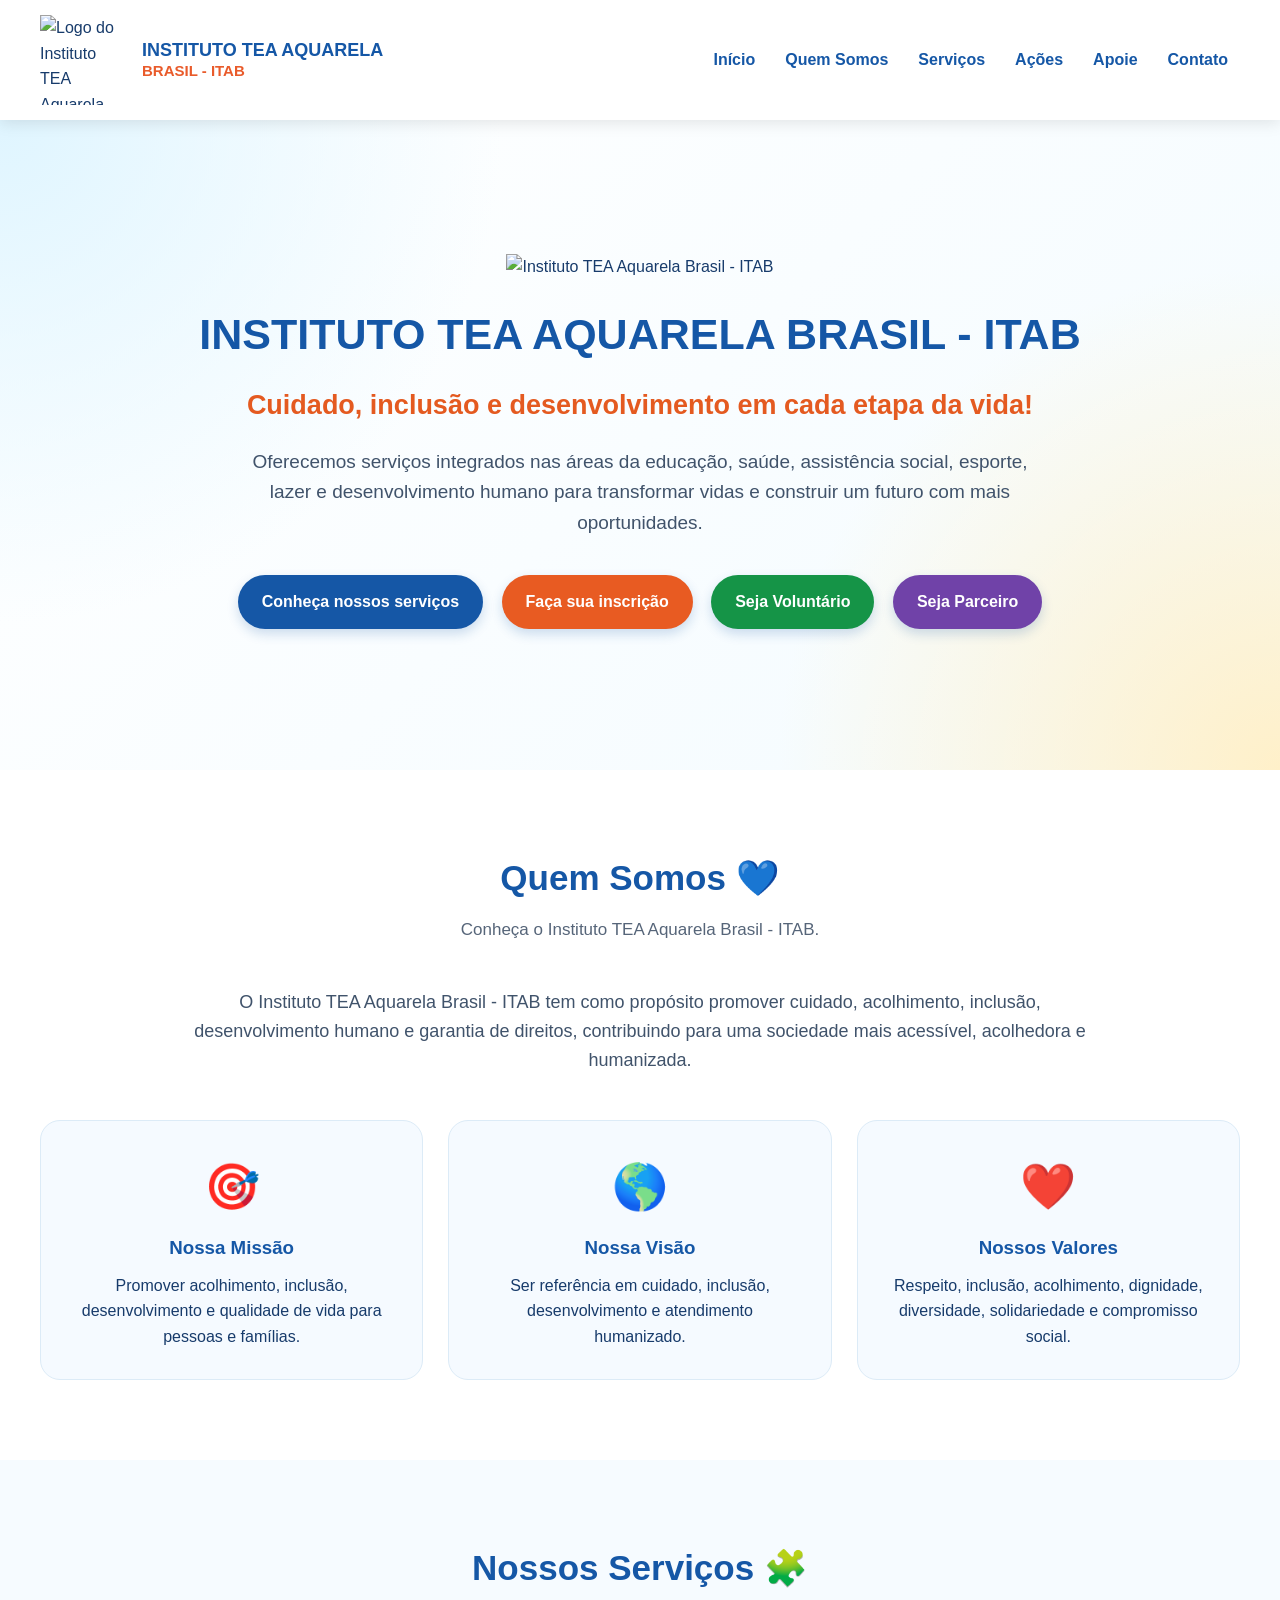
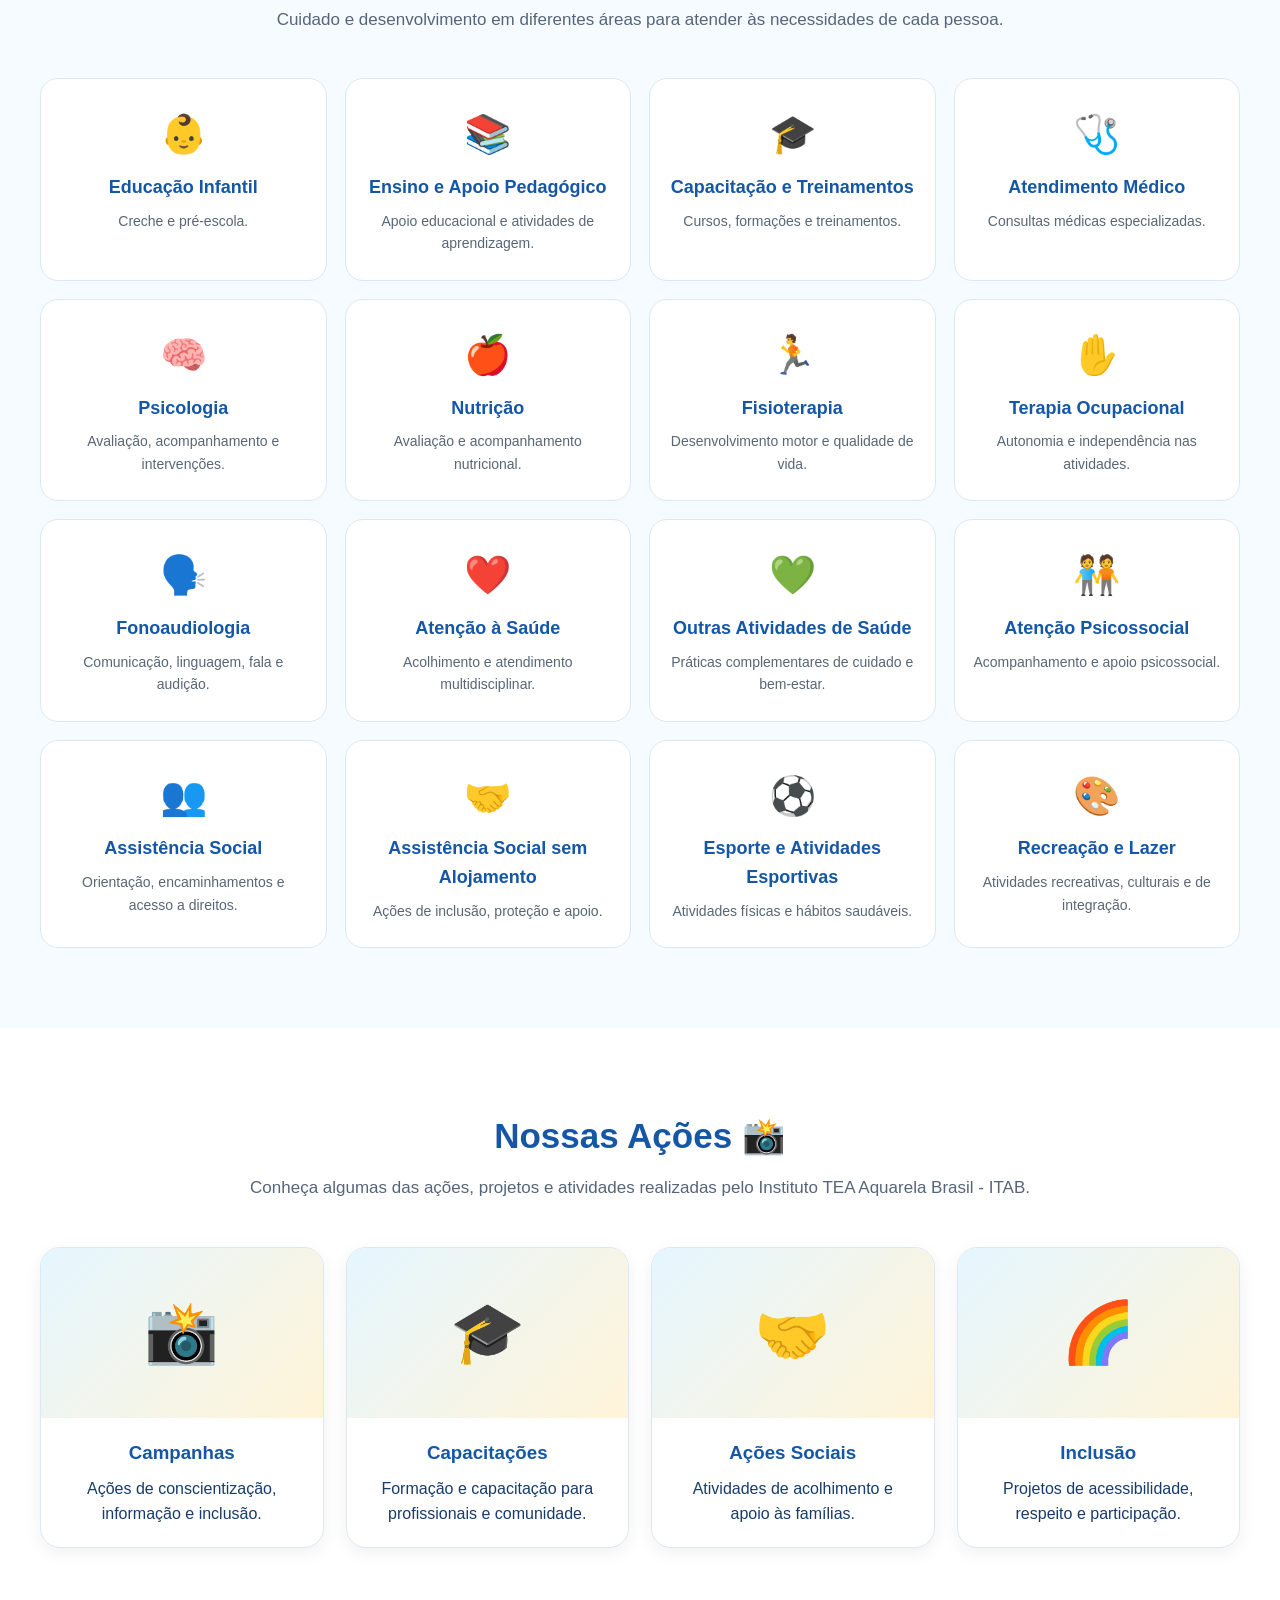
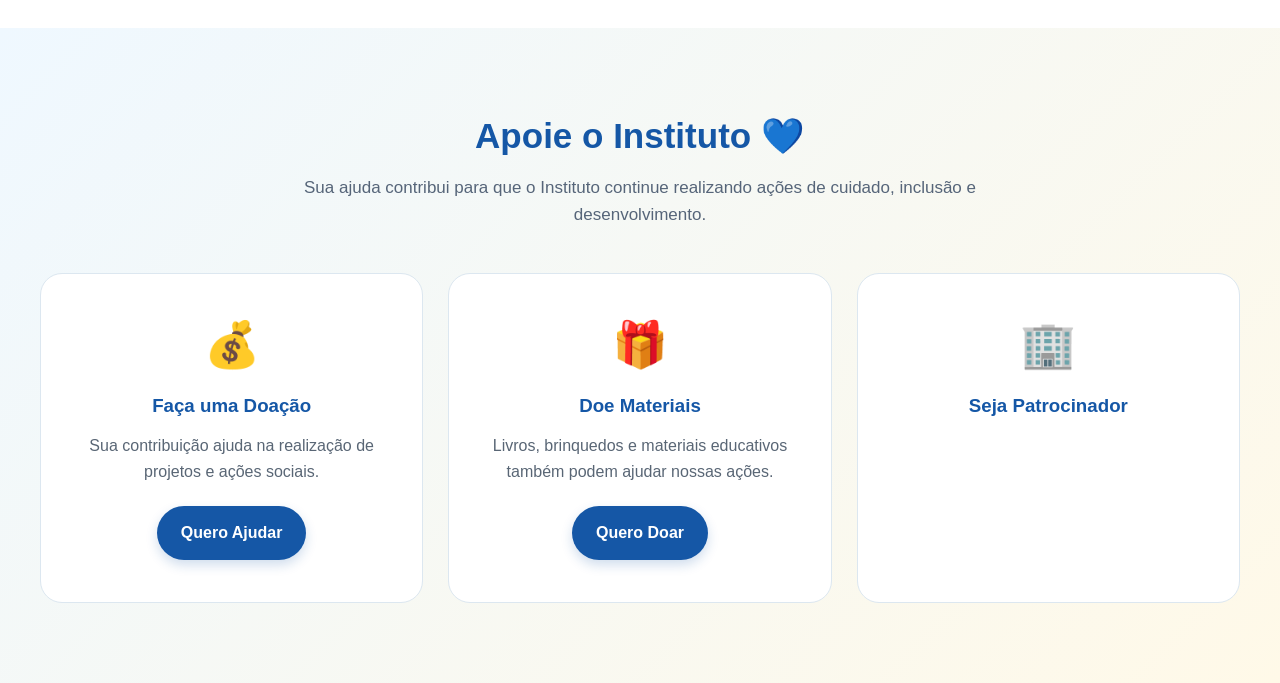
==== index.html @ 6d95461f "Add files via upload" ====
<!DOCTYPE html>
<html lang="pt-BR">

<head>

<meta charset="UTF-8">

<meta name="viewport" content="width=device-width, initial-scale=1.0">

<title>INSTITUTO TEA AQUARELA BRASIL - ITAB</title>

<style>

/* =========================
   CONFIGURAÇÕES GERAIS
========================= */

* {
    margin: 0;
    padding: 0;
    box-sizing: border-box;
}

html {
    scroll-behavior: smooth;
}

body {
    font-family: Arial, Helvetica, sans-serif;
    color: #173b6b;
    background: #ffffff;
    line-height: 1.6;
}

a {
    text-decoration: none;
}


/* =========================
   CABEÇALHO
========================= */

header {
    background: rgba(255,255,255,0.97);
    padding: 15px 25px;
    position: sticky;
    top: 0;
    z-index: 999;
    box-shadow: 0 3px 15px rgba(0,0,0,0.10);
}

.header-container {
    max-width: 1200px;
    margin: auto;
    display: flex;
    align-items: center;
    justify-content: space-between;
    gap: 25px;
}

.logo {
    display: flex;
    align-items: center;
    gap: 12px;
}

.logo img {
    width: 90px;
    height: 90px;
    object-fit: contain;
}

.logo-text {
    font-weight: bold;
    line-height: 1.2;
}

.logo-text span:first-child {
    display: block;
    color: #1557a6;
    font-size: 18px;
}

.logo-text span:last-child {
    color: #e95b2b;
    font-size: 15px;
}

nav {
    display: flex;
    flex-wrap: wrap;
    justify-content: center;
    gap: 6px;
}

nav a {
    color: #1557a6;
    font-weight: bold;
    padding: 9px 12px;
    border-radius: 20px;
    transition: 0.3s;
}

nav a:hover {
    background: #e9f5ff;
}


/* =========================
   HERO
========================= */

.hero {
    min-height: 650px;
    display: flex;
    align-items: center;
    justify-content: center;
    text-align: center;
    padding: 80px 20px;

    background:
        radial-gradient(circle at top left, #dff5ff, transparent 35%),
        radial-gradient(circle at bottom right, #fff0c9, transparent 35%),
        linear-gradient(135deg, #ffffff, #f3fbff);
}

.hero-content {
    max-width: 900px;
}

.hero-logo {
    width: 180px;
    max-width: 70%;
    margin-bottom: 20px;
}

.hero h1 {
    font-size: 43px;
    color: #1557a6;
    margin-bottom: 15px;
}

.hero h2 {
    font-size: 27px;
    color: #e45a20;
    margin-bottom: 20px;
}

.hero p {
    font-size: 19px;
    max-width: 800px;
    margin: auto;
    color: #40536b;
}


/* =========================
   BOTÕES
========================= */

.botoes {
    margin-top: 30px;
}

.botao {
    display: inline-block;
    padding: 14px 24px;
    margin: 7px;
    border-radius: 30px;
    background: #1557a6;
    color: white;
    font-weight: bold;
    transition: 0.3s;
    box-shadow: 0 5px 12px rgba(21,87,166,0.20);
}

.botao:hover {
    transform: translateY(-3px);
    box-shadow: 0 8px 18px rgba(0,0,0,0.15);
}

.botao-laranja {
    background: #e85b22;
}

.botao-verde {
    background: #159447;
}

.botao-roxo {
    background: #7042a8;
}


/* =========================
   SEÇÕES
========================= */

section {
    padding: 80px 20px;
}

.secao {
    max-width: 1200px;
    margin: auto;
}

.titulo {
    text-align: center;
    margin-bottom: 45px;
}

.titulo h2 {
    font-size: 35px;
    color: #1557a6;
    margin-bottom: 10px;
}

.titulo p {
    max-width: 800px;
    margin: auto;
    color: #566579;
    font-size: 17px;
}


/* =========================
   QUEM SOMOS
========================= */

.quem-somos {
    background: #ffffff;
}

.quem-texto {
    max-width: 900px;
    margin: auto;
    text-align: center;
    font-size: 18px;
    color: #40536b;
}

.missao {
    display: grid;
    grid-template-columns: repeat(3,1fr);
    gap: 25px;
    margin-top: 45px;
}

.missao-card {
    padding: 30px;
    border-radius: 20px;
    background: #f5faff;
    border: 1px solid #dcebf7;
    text-align: center;
    transition: 0.3s;
}

.missao-card:hover {
    transform: translateY(-5px);
    box-shadow: 0 8px 25px rgba(0,0,0,0.08);
}

.missao-card .icone {
    font-size: 45px;
    margin-bottom: 10px;
}

.missao-card h3 {
    color: #1557a6;
    margin-bottom: 10px;
}


/* =========================
   SERVIÇOS
========================= */

.servicos {
    background: #f6fbff;
}

.servicos-grid {
    display: grid;
    grid-template-columns: repeat(4,1fr);
    gap: 18px;
}

.servico {
    background: white;
    padding: 25px 18px;
    border-radius: 18px;
    border: 1px solid #dbe8f3;
    text-align: center;
    min-height: 175px;
    transition: 0.3s;
}

.servico:hover {
    transform: translateY(-5px);
    box-shadow: 0 8px 25px rgba(0,0,0,0.08);
}

.servico .icone {
    font-size: 38px;
    margin-bottom: 8px;
}

.servico h3 {
    color: #1557a6;
    font-size: 18px;
    margin-bottom: 8px;
}

.servico p {
    color: #596675;
    font-size: 14px;
}


/* =========================
   AÇÕES
========================= */

.acoes {
    background: white;
}

.acoes-grid {
    display: grid;
    grid-template-columns: repeat(4,1fr);
    gap: 22px;
}

.acao {
    border-radius: 20px;
    overflow: hidden;
    background: #ffffff;
    border: 1px solid #dce8f2;
    box-shadow: 0 5px 18px rgba(0,0,0,0.06);
    transition: 0.3s;
}

.acao:hover {
    transform: translateY(-5px);
}

.acao-foto {
    height: 170px;
    background: linear-gradient(135deg,#e5f6ff,#fff4d8);
    display: flex;
    justify-content: center;
    align-items: center;
    font-size: 60px;
}

.acao-conteudo {
    padding: 20px;
    text-align: center;
}

.acao h3 {
    color: #1557a6;
    margin-bottom: 8px;
}


/* =========================
   APOIE
========================= */

.apoie {
    background:
        linear-gradient(135deg,#eff8ff,#fff9e8);
}

.apoie-grid {
    display: grid;
    grid-template-columns: repeat(3,1fr);
    gap: 25px;
}

.apoie-card {
    background: white;
    padding: 35px 25px;
    border-radius: 22px;
    text-align: center;
    border: 1px solid #dce7f0;
}

.apoie-card .icone {
    font-size: 45px;
    margin-bottom: 10px;
}

.apoie-card h3 {
    color: #1557a6;
    margin-bottom: 12px;
}

.apoie-card p {
    color: #596675;
    margin-bottom: 15px;
}


/* =========================
   FAÇA PARTE
========================= */

.faca-parte {
    background: #ffffff;
    text-align: center;
}

.faca-parte-box {
    max-width: 900px;
    margin: auto;
    padding: 50px 25px;
    border-radius: 25px;
    background: linear-gradient(135deg,#1557a6,#2384d6);
    color: white;
}

.faca-parte-box h2 {
    color: white;
    margin-bottom: 15px;
}

.faca-parte-box p {
    margin-bottom: 20px;
}


/* =========================
   CONTATO
========================= */

.contato {
    background: #f7fbff;
}

.contato-grid {
    max-width: 950px;
    margin: auto;
    display: grid;
    grid-template-columns: repeat(3,1fr);
    gap: 20px;
}

.contato-card {
    background: white;
    padding: 30px 20px;
    text-align: center;
    border-radius: 18px;
    border: 1px solid #dce8f2;
}

.contato-card .icone {
    font-size: 38px;
    margin-bottom: 10px;
}

.contato-card h3 {
    color: #1557a6;
    margin-bottom: 8px;
}


/* =========================
   RODAPÉ
========================= */

footer {
    background: #123f78;
    color: white;
    text-align: center;
    padding: 45px 20px;
}

footer h2 {
    margin-bottom: 10px;
}

footer p {
    margin: 5px;
}


/* =========================
   RESPONSIVO
========================= */

@media (max-width: 1000px) {

    .header-container {
        flex-direction: column;
    }

    .servicos-grid {
        grid-template-columns: repeat(2,1fr);
    }

    .acoes-grid {
        grid-template-columns: repeat(2,1fr);
    }

}

@media (max-width: 700px) {

    .hero h1 {
        font-size: 31px;
    }

    .hero h2 {
        font-size: 21px;
    }

    .hero p {
        font-size: 17px;
    }

    .hero-logo {
        width: 140px;
    }

    .missao {
        grid-template-columns: 1fr;
    }

    .servicos-grid {
        grid-template-columns: 1fr;
    }

    .acoes-grid {
        grid-template-columns: 1fr;
    }

    .apoie-grid {
        grid-template-columns: 1fr;
    }

    .contato-grid {
        grid-template-columns: 1fr;
    }

    nav a {
        font-size: 13px;
        padding: 7px 8px;
    }

}

</style>

</head>


<body>


<!-- =========================
     CABEÇALHO
========================= -->

<header>

    <div class="header-container">

        <div class="logo">

            <img src="imagens/logo.png" alt="Logo do Instituto TEA Aquarela Brasil">

            <div class="logo-text">

                <span>
                    INSTITUTO TEA AQUARELA
                </span>

                <span>
                    BRASIL - ITAB
                </span>

            </div>

        </div>


        <nav>

            <a href="#inicio">Início</a>

            <a href="#instituto">Quem Somos</a>

            <a href="#servicos">Serviços</a>

            <a href="#acoes">Ações</a>

            <a href="#apoie">Apoie</a>

            <a href="#contato">Contato</a>

        </nav>

    </div>

</header>



<!-- =========================
     INÍCIO
========================= -->

<section class="hero" id="inicio">

    <div class="hero-content">

        <img
            src="imagens/logo.png"
            alt="Instituto TEA Aquarela Brasil - ITAB"
            class="hero-logo"
        >

        <h1>
            INSTITUTO TEA AQUARELA BRASIL - ITAB
        </h1>

        <h2>
            Cuidado, inclusão e desenvolvimento em cada etapa da vida!
        </h2>

        <p>
            Oferecemos serviços integrados nas áreas da educação,
            saúde, assistência social, esporte, lazer e desenvolvimento
            humano para transformar vidas e construir um futuro
            com mais oportunidades.
        </p>


        <div class="botoes">

            <a href="#servicos" class="botao">
                Conheça nossos serviços
            </a>

            <a href="inscricao.html" class="botao botao-laranja">
                Faça sua inscrição
            </a>

            <a href="voluntario.html" class="botao botao-verde">
                Seja Voluntário
            </a>

            <a href="parceiro.html" class="botao botao-roxo">
                Seja Parceiro
            </a>

        </div>

    </div>

</section>



<!-- =========================
     QUEM SOMOS
========================= -->

<section class="quem-somos" id="instituto">

    <div class="secao">

        <div class="titulo">

            <h2>
                Quem Somos 💙
            </h2>

            <p>
                Conheça o Instituto TEA Aquarela Brasil - ITAB.
            </p>

        </div>


        <p class="quem-texto">

            O Instituto TEA Aquarela Brasil - ITAB tem como
            propósito promover cuidado, acolhimento, inclusão,
            desenvolvimento humano e garantia de direitos,
            contribuindo para uma sociedade mais acessível,
            acolhedora e humanizada.

        </p>


        <div class="missao">


            <div class="missao-card">

                <div class="icone">
                    🎯
                </div>

                <h3>
                    Nossa Missão
                </h3>

                <p>
                    Promover acolhimento, inclusão, desenvolvimento
                    e qualidade de vida para pessoas e famílias.
                </p>

            </div>


            <div class="missao-card">

                <div class="icone">
                    🌎
                </div>

                <h3>
                    Nossa Visão
                </h3>

                <p>
                    Ser referência em cuidado, inclusão,
                    desenvolvimento e atendimento humanizado.
                </p>

            </div>


            <div class="missao-card">

                <div class="icone">
                    ❤️
                </div>

                <h3>
                    Nossos Valores
                </h3>

                <p>
                    Respeito, inclusão, acolhimento, dignidade,
                    diversidade, solidariedade e compromisso social.
                </p>

            </div>


        </div>

    </div>

</section>



<!-- =========================
     SERVIÇOS
========================= -->

<section class="servicos" id="servicos">

    <div class="secao">

        <div class="titulo">

            <h2>
                Nossos Serviços 🧩
            </h2>

            <p>
                Cuidado e desenvolvimento em diferentes áreas
                para atender às necessidades de cada pessoa.
            </p>

        </div>


        <div class="servicos-grid">


            <div class="servico">
                <div class="icone">👶</div>
                <h3>Educação Infantil</h3>
                <p>Creche e pré-escola.</p>
            </div>


            <div class="servico">
                <div class="icone">📚</div>
                <h3>Ensino e Apoio Pedagógico</h3>
                <p>Apoio educacional e atividades de aprendizagem.</p>
            </div>


            <div class="servico">
                <div class="icone">🎓</div>
                <h3>Capacitação e Treinamentos</h3>
                <p>Cursos, formações e treinamentos.</p>
            </div>


            <div class="servico">
                <div class="icone">🩺</div>
                <h3>Atendimento Médico</h3>
                <p>Consultas médicas especializadas.</p>
            </div>


            <div class="servico">
                <div class="icone">🧠</div>
                <h3>Psicologia</h3>
                <p>Avaliação, acompanhamento e intervenções.</p>
            </div>


            <div class="servico">
                <div class="icone">🍎</div>
                <h3>Nutrição</h3>
                <p>Avaliação e acompanhamento nutricional.</p>
            </div>


            <div class="servico">
                <div class="icone">🏃</div>
                <h3>Fisioterapia</h3>
                <p>Desenvolvimento motor e qualidade de vida.</p>
            </div>


            <div class="servico">
                <div class="icone">✋</div>
                <h3>Terapia Ocupacional</h3>
                <p>Autonomia e independência nas atividades.</p>
            </div>


            <div class="servico">
                <div class="icone">🗣️</div>
                <h3>Fonoaudiologia</h3>
                <p>Comunicação, linguagem, fala e audição.</p>
            </div>


            <div class="servico">
                <div class="icone">❤️</div>
                <h3>Atenção à Saúde</h3>
                <p>Acolhimento e atendimento multidisciplinar.</p>
            </div>


            <div class="servico">
                <div class="icone">💚</div>
                <h3>Outras Atividades de Saúde</h3>
                <p>Práticas complementares de cuidado e bem-estar.</p>
            </div>


            <div class="servico">
                <div class="icone">🧑‍🤝‍🧑</div>
                <h3>Atenção Psicossocial</h3>
                <p>Acompanhamento e apoio psicossocial.</p>
            </div>


            <div class="servico">
                <div class="icone">👥</div>
                <h3>Assistência Social</h3>
                <p>Orientação, encaminhamentos e acesso a direitos.</p>
            </div>


            <div class="servico">
                <div class="icone">🤝</div>
                <h3>Assistência Social sem Alojamento</h3>
                <p>Ações de inclusão, proteção e apoio.</p>
            </div>


            <div class="servico">
                <div class="icone">⚽</div>
                <h3>Esporte e Atividades Esportivas</h3>
                <p>Atividades físicas e hábitos saudáveis.</p>
            </div>


            <div class="servico">
                <div class="icone">🎨</div>
                <h3>Recreação e Lazer</h3>
                <p>Atividades recreativas, culturais e de integração.</p>
            </div>


        </div>

    </div>

</section>



<!-- =========================
     NOSSAS AÇÕES
========================= -->

<section class="acoes" id="acoes">

    <div class="secao">

        <div class="titulo">

            <h2>
                Nossas Ações 📸
            </h2>

            <p>
                Conheça algumas das ações, projetos e atividades
                realizadas pelo Instituto TEA Aquarela Brasil - ITAB.
            </p>

        </div>


        <div class="acoes-grid">


            <div class="acao">

                <div class="acao-foto">
                    📸
                </div>

                <div class="acao-conteudo">

                    <h3>
                        Campanhas
                    </h3>

                    <p>
                        Ações de conscientização,
                        informação e inclusão.
                    </p>

                </div>

            </div>


            <div class="acao">

                <div class="acao-foto">
                    🎓
                </div>

                <div class="acao-conteudo">

                    <h3>
                        Capacitações
                    </h3>

                    <p>
                        Formação e capacitação para
                        profissionais e comunidade.
                    </p>

                </div>

            </div>


            <div class="acao">

                <div class="acao-foto">
                    🤝
                </div>

                <div class="acao-conteudo">

                    <h3>
                        Ações Sociais
                    </h3>

                    <p>
                        Atividades de acolhimento
                        e apoio às famílias.
                    </p>

                </div>

            </div>


            <div class="acao">

                <div class="acao-foto">
                    🌈
                </div>

                <div class="acao-conteudo">

                    <h3>
                        Inclusão
                    </h3>

                    <p>
                        Projetos de acessibilidade,
                        respeito e participação.
                    </p>

                </div>

            </div>


        </div>

    </div>

</section>



<!-- =========================
     APOIE
========================= -->

<section class="apoie" id="apoie">

    <div class="secao">

        <div class="titulo">

            <h2>
                Apoie o Instituto 💙
            </h2>

            <p>
                Sua ajuda contribui para que o Instituto continue
                realizando ações de cuidado, inclusão e desenvolvimento.
            </p>

        </div>


        <div class="apoie-grid">


            <div class="apoie-card">

                <div class="icone">
                    💰
                </div>

                <h3>
                    Faça uma Doação
                </h3>

                <p>
                    Sua contribuição ajuda na realização
                    de projetos e ações sociais.
                </p>

                <a href="#contato" class="botao">
                    Quero Ajudar
                </a>

            </div>


            <div class="apoie-card">

                <div class="icone">
                    🎁
                </div>

                <h3>
                    Doe Materiais
                </h3>

                <p>
                    Livros, brinquedos e materiais educativos
                    também podem ajudar nossas ações.
                </p>

                <a href="#contato" class="botao">
                    Quero Doar
                </a>

            </div>


            <div class="apoie-card">

                <div class="icone">
                    🏢
                </div>

                <h3>
                    Seja Patrocinador
                </h3>
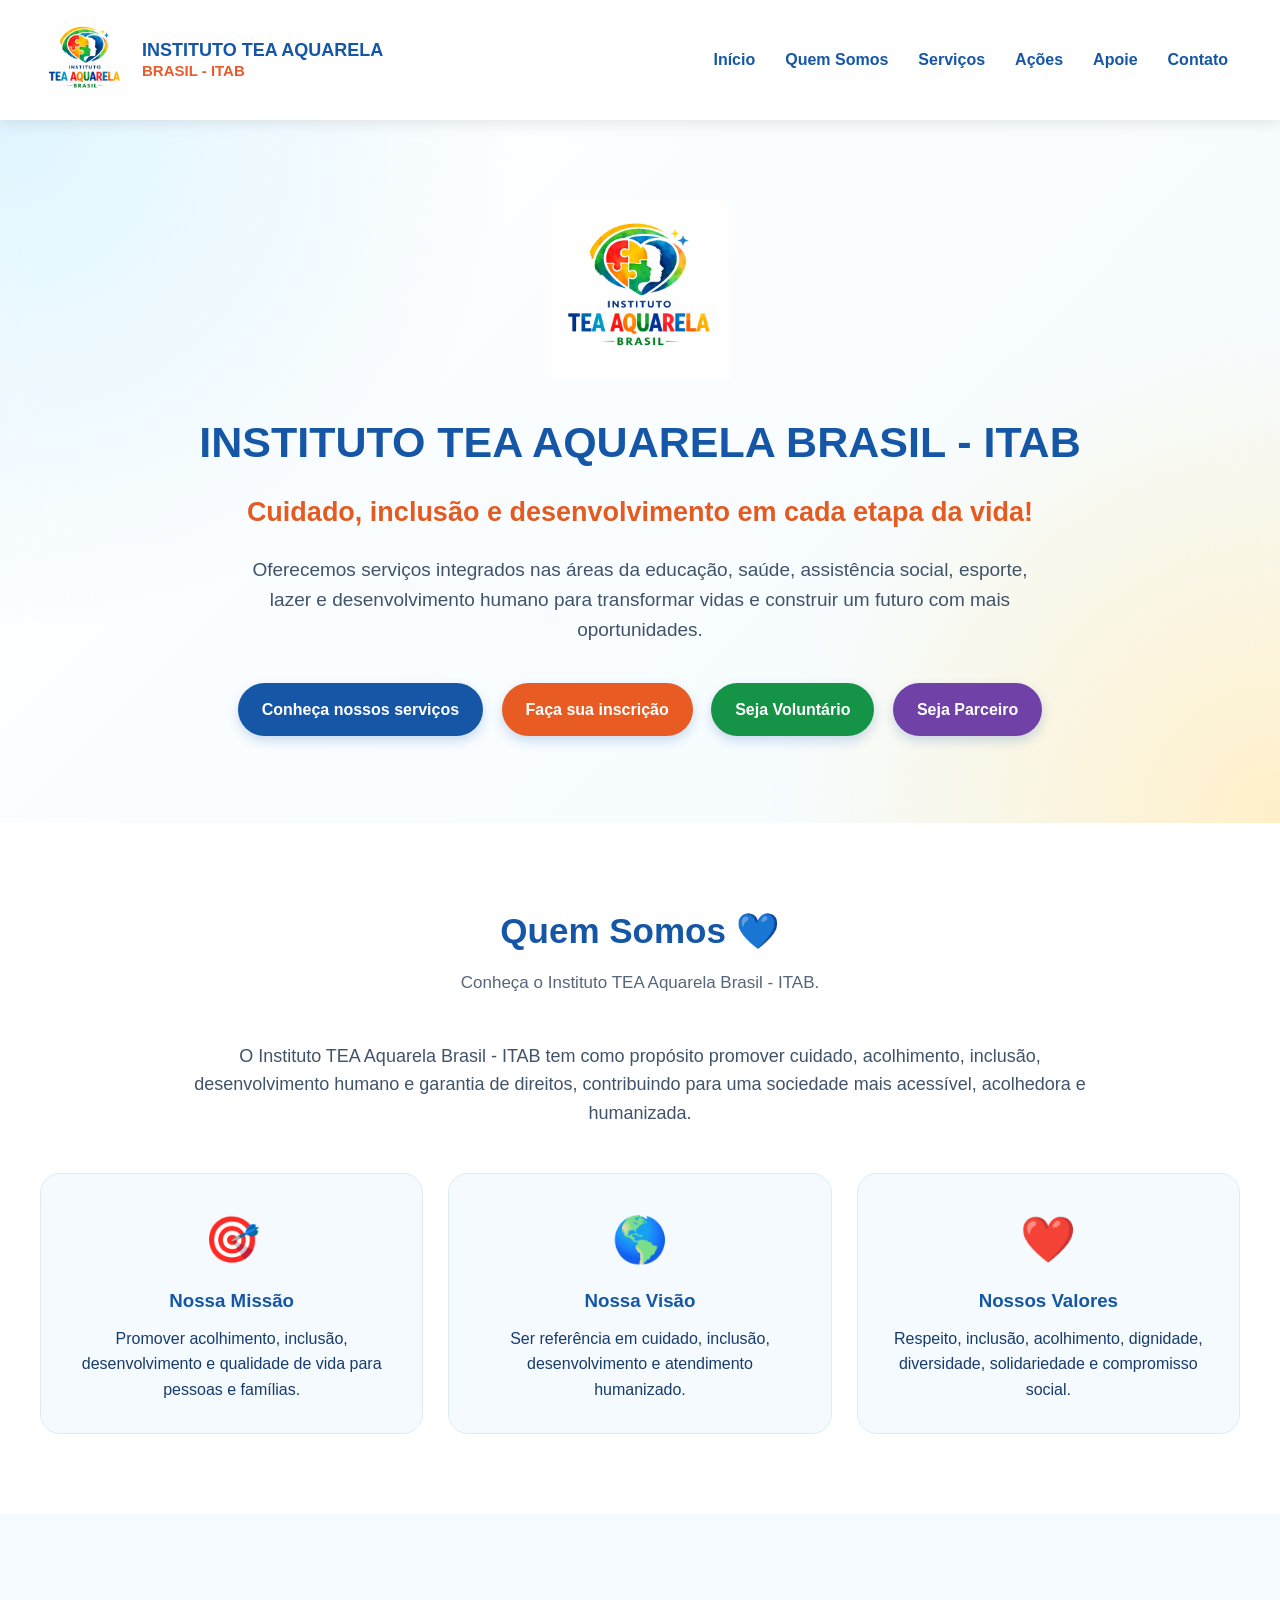
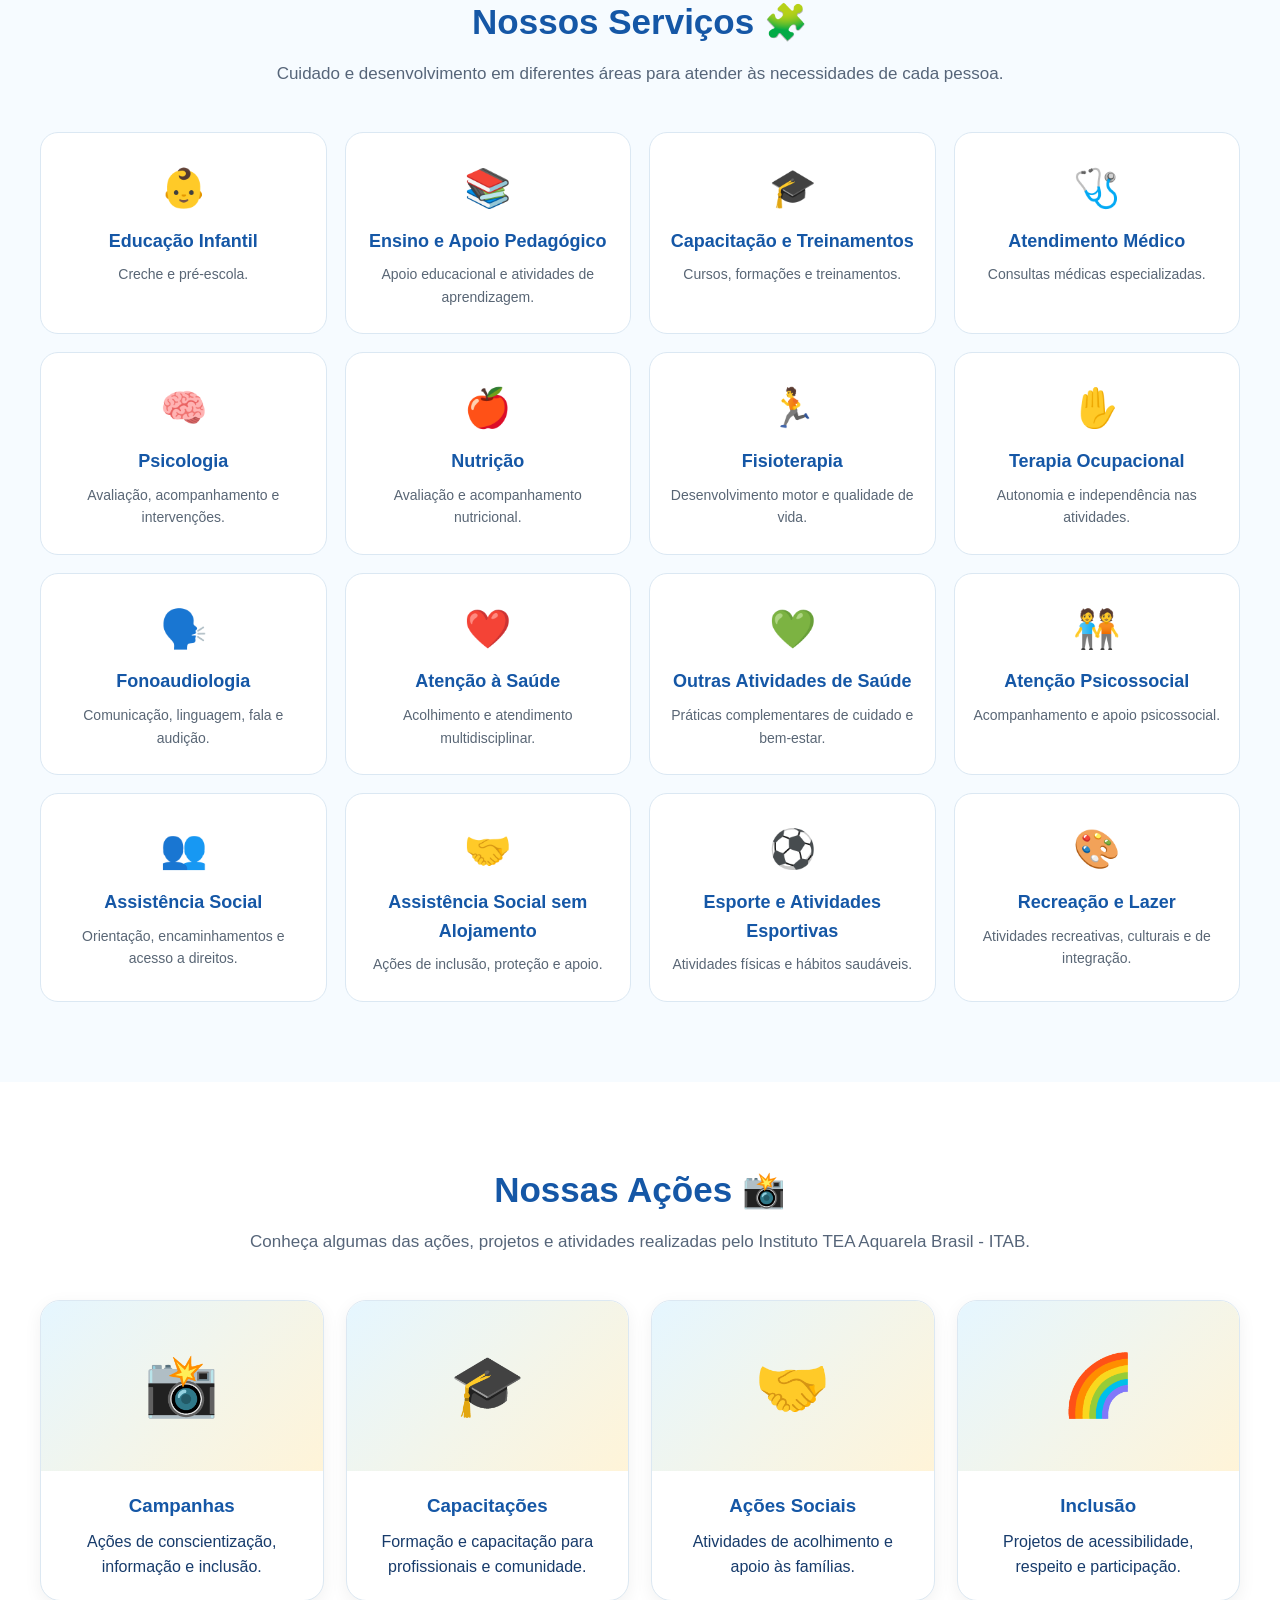
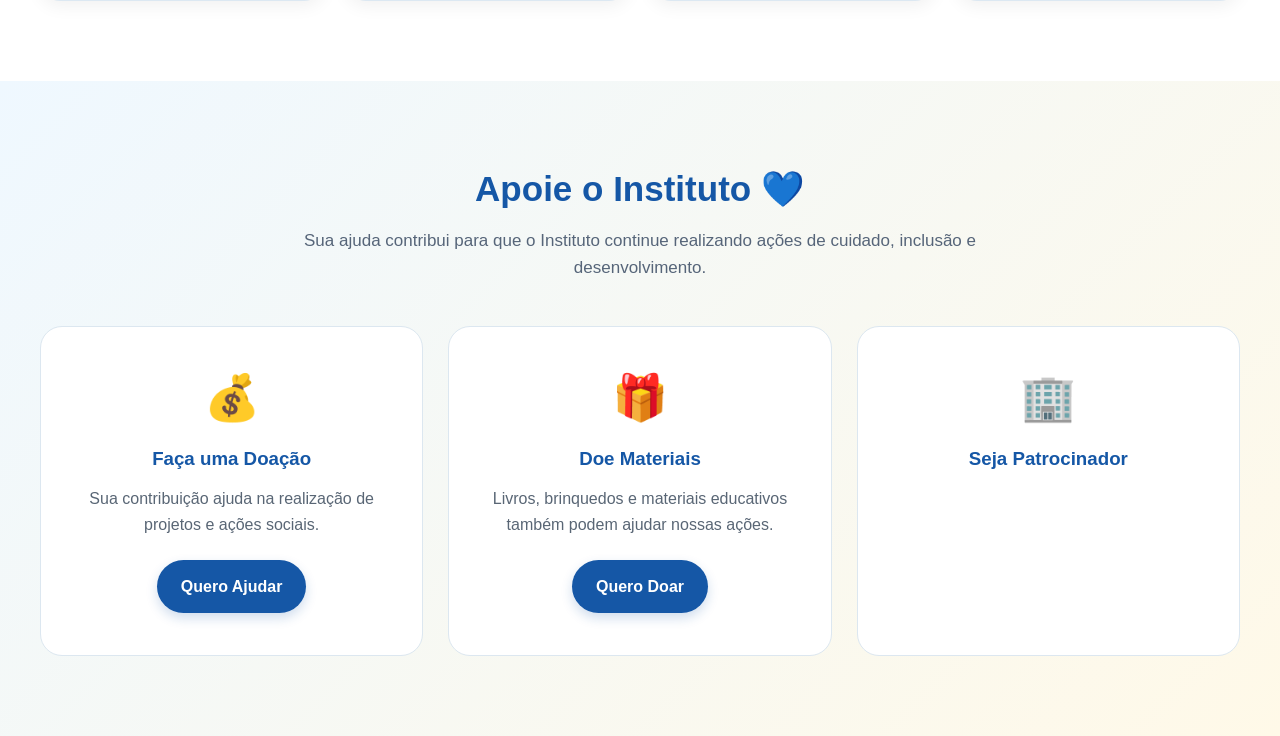
==== commit 73fb1146: "Update print statement from 'Hello' to 'Goodbye'" ====
--- a/index.html
+++ b/index.html
@@ -7,7 +7,7 @@
 
 <meta name="viewport" content="width=device-width, initial-scale=1.0">
 
-<title>INSTITUTO TEA AQUARELA BRASIL - ITAB</title>
+<title>INSTITUTO TEA AQUARELA BRASIL - ITEA</title>
 
 <style>
 
@@ -1107,4 +1107,4 @@
                 <h3>
                     Seja Patrocinador
                 </h3>
-                +                
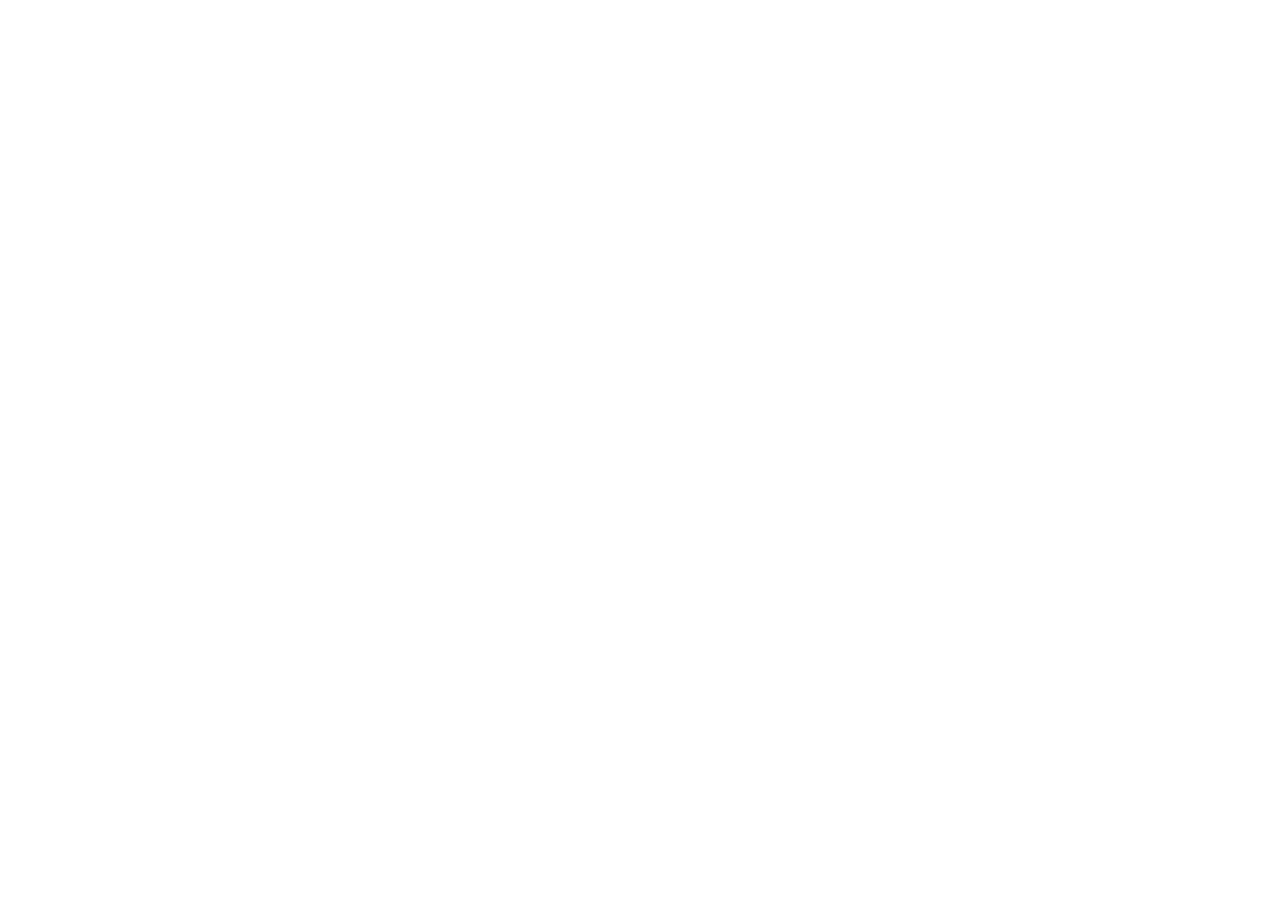
==== commit a36fdb15: "Update index.html with SEO meta and style changes Added meta description for SEO and updated styles " ====
--- a/index.html
+++ b/index.html
@@ -2,1109 +2,256 @@
 <html lang="pt-BR">
 
 <head>
-
-<meta charset="UTF-8">
-
-<meta name="viewport" content="width=device-width, initial-scale=1.0">
-
-<title>INSTITUTO TEA AQUARELA BRASIL - ITEA</title>
-
-<style>
-
-/* =========================
-   CONFIGURAÇÕES GERAIS
-========================= */
-
-* {
-    margin: 0;
-    padding: 0;
-    box-sizing: border-box;
-}
-
-html {
-    scroll-behavior: smooth;
-}
-
-body {
-    font-family: Arial, Helvetica, sans-serif;
-    color: #173b6b;
-    background: #ffffff;
-    line-height: 1.6;
-}
-
-a {
-    text-decoration: none;
-}
-
-
-/* =========================
-   CABEÇALHO
-========================= */
-
-header {
-    background: rgba(255,255,255,0.97);
-    padding: 15px 25px;
-    position: sticky;
-    top: 0;
-    z-index: 999;
-    box-shadow: 0 3px 15px rgba(0,0,0,0.10);
-}
-
-.header-container {
-    max-width: 1200px;
-    margin: auto;
-    display: flex;
-    align-items: center;
-    justify-content: space-between;
-    gap: 25px;
-}
-
-.logo {
-    display: flex;
-    align-items: center;
-    gap: 12px;
-}
-
-.logo img {
-    width: 90px;
-    height: 90px;
-    object-fit: contain;
-}
-
-.logo-text {
-    font-weight: bold;
-    line-height: 1.2;
-}
-
-.logo-text span:first-child {
-    display: block;
-    color: #1557a6;
-    font-size: 18px;
-}
-
-.logo-text span:last-child {
-    color: #e95b2b;
-    font-size: 15px;
-}
-
-nav {
-    display: flex;
-    flex-wrap: wrap;
-    justify-content: center;
-    gap: 6px;
-}
-
-nav a {
-    color: #1557a6;
-    font-weight: bold;
-    padding: 9px 12px;
-    border-radius: 20px;
-    transition: 0.3s;
-}
-
-nav a:hover {
-    background: #e9f5ff;
-}
-
-
-/* =========================
-   HERO
-========================= */
-
-.hero {
-    min-height: 650px;
-    display: flex;
-    align-items: center;
-    justify-content: center;
-    text-align: center;
-    padding: 80px 20px;
-
-    background:
-        radial-gradient(circle at top left, #dff5ff, transparent 35%),
-        radial-gradient(circle at bottom right, #fff0c9, transparent 35%),
-        linear-gradient(135deg, #ffffff, #f3fbff);
-}
-
-.hero-content {
-    max-width: 900px;
-}
-
-.hero-logo {
-    width: 180px;
-    max-width: 70%;
-    margin-bottom: 20px;
-}
-
-.hero h1 {
-    font-size: 43px;
-    color: #1557a6;
-    margin-bottom: 15px;
-}
-
-.hero h2 {
-    font-size: 27px;
-    color: #e45a20;
-    margin-bottom: 20px;
-}
-
-.hero p {
-    font-size: 19px;
-    max-width: 800px;
-    margin: auto;
-    color: #40536b;
-}
-
-
-/* =========================
-   BOTÕES
-========================= */
-
-.botoes {
-    margin-top: 30px;
-}
-
-.botao {
-    display: inline-block;
-    padding: 14px 24px;
-    margin: 7px;
-    border-radius: 30px;
-    background: #1557a6;
-    color: white;
-    font-weight: bold;
-    transition: 0.3s;
-    box-shadow: 0 5px 12px rgba(21,87,166,0.20);
-}
-
-.botao:hover {
-    transform: translateY(-3px);
-    box-shadow: 0 8px 18px rgba(0,0,0,0.15);
-}
-
-.botao-laranja {
-    background: #e85b22;
-}
-
-.botao-verde {
-    background: #159447;
-}
-
-.botao-roxo {
-    background: #7042a8;
-}
-
-
-/* =========================
-   SEÇÕES
-========================= */
-
-section {
-    padding: 80px 20px;
-}
-
-.secao {
-    max-width: 1200px;
-    margin: auto;
-}
-
-.titulo {
-    text-align: center;
-    margin-bottom: 45px;
-}
-
-.titulo h2 {
-    font-size: 35px;
-    color: #1557a6;
-    margin-bottom: 10px;
-}
-
-.titulo p {
-    max-width: 800px;
-    margin: auto;
-    color: #566579;
-    font-size: 17px;
-}
-
-
-/* =========================
-   QUEM SOMOS
-========================= */
-
-.quem-somos {
-    background: #ffffff;
-}
-
-.quem-texto {
-    max-width: 900px;
-    margin: auto;
-    text-align: center;
-    font-size: 18px;
-    color: #40536b;
-}
-
-.missao {
-    display: grid;
-    grid-template-columns: repeat(3,1fr);
-    gap: 25px;
-    margin-top: 45px;
-}
-
-.missao-card {
-    padding: 30px;
-    border-radius: 20px;
-    background: #f5faff;
-    border: 1px solid #dcebf7;
-    text-align: center;
-    transition: 0.3s;
-}
-
-.missao-card:hover {
-    transform: translateY(-5px);
-    box-shadow: 0 8px 25px rgba(0,0,0,0.08);
-}
-
-.missao-card .icone {
-    font-size: 45px;
-    margin-bottom: 10px;
-}
-
-.missao-card h3 {
-    color: #1557a6;
-    margin-bottom: 10px;
-}
-
-
-/* =========================
-   SERVIÇOS
-========================= */
-
-.servicos {
-    background: #f6fbff;
-}
-
-.servicos-grid {
-    display: grid;
-    grid-template-columns: repeat(4,1fr);
-    gap: 18px;
-}
-
-.servico {
-    background: white;
-    padding: 25px 18px;
-    border-radius: 18px;
-    border: 1px solid #dbe8f3;
-    text-align: center;
-    min-height: 175px;
-    transition: 0.3s;
-}
-
-.servico:hover {
-    transform: translateY(-5px);
-    box-shadow: 0 8px 25px rgba(0,0,0,0.08);
-}
-
-.servico .icone {
-    font-size: 38px;
-    margin-bottom: 8px;
-}
-
-.servico h3 {
-    color: #1557a6;
-    font-size: 18px;
-    margin-bottom: 8px;
-}
-
-.servico p {
-    color: #596675;
-    font-size: 14px;
-}
-
-
-/* =========================
-   AÇÕES
-========================= */
-
-.acoes {
-    background: white;
-}
-
-.acoes-grid {
-    display: grid;
-    grid-template-columns: repeat(4,1fr);
-    gap: 22px;
-}
-
-.acao {
-    border-radius: 20px;
-    overflow: hidden;
-    background: #ffffff;
-    border: 1px solid #dce8f2;
-    box-shadow: 0 5px 18px rgba(0,0,0,0.06);
-    transition: 0.3s;
-}
-
-.acao:hover {
-    transform: translateY(-5px);
-}
-
-.acao-foto {
-    height: 170px;
-    background: linear-gradient(135deg,#e5f6ff,#fff4d8);
-    display: flex;
-    justify-content: center;
-    align-items: center;
-    font-size: 60px;
-}
-
-.acao-conteudo {
-    padding: 20px;
-    text-align: center;
-}
-
-.acao h3 {
-    color: #1557a6;
-    margin-bottom: 8px;
-}
-
-
-/* =========================
-   APOIE
-========================= */
-
-.apoie {
-    background:
-        linear-gradient(135deg,#eff8ff,#fff9e8);
-}
-
-.apoie-grid {
-    display: grid;
-    grid-template-columns: repeat(3,1fr);
-    gap: 25px;
-}
-
-.apoie-card {
-    background: white;
-    padding: 35px 25px;
-    border-radius: 22px;
-    text-align: center;
-    border: 1px solid #dce7f0;
-}
-
-.apoie-card .icone {
-    font-size: 45px;
-    margin-bottom: 10px;
-}
-
-.apoie-card h3 {
-    color: #1557a6;
-    margin-bottom: 12px;
-}
-
-.apoie-card p {
-    color: #596675;
-    margin-bottom: 15px;
-}
-
-
-/* =========================
-   FAÇA PARTE
-========================= */
-
-.faca-parte {
-    background: #ffffff;
-    text-align: center;
-}
-
-.faca-parte-box {
-    max-width: 900px;
-    margin: auto;
-    padding: 50px 25px;
-    border-radius: 25px;
-    background: linear-gradient(135deg,#1557a6,#2384d6);
-    color: white;
-}
-
-.faca-parte-box h2 {
-    color: white;
-    margin-bottom: 15px;
-}
-
-.faca-parte-box p {
-    margin-bottom: 20px;
-}
-
-
-/* =========================
-   CONTATO
-========================= */
-
-.contato {
-    background: #f7fbff;
-}
-
-.contato-grid {
-    max-width: 950px;
-    margin: auto;
-    display: grid;
-    grid-template-columns: repeat(3,1fr);
-    gap: 20px;
-}
-
-.contato-card {
-    background: white;
-    padding: 30px 20px;
-    text-align: center;
-    border-radius: 18px;
-    border: 1px solid #dce8f2;
-}
-
-.contato-card .icone {
-    font-size: 38px;
-    margin-bottom: 10px;
-}
-
-.contato-card h3 {
-    color: #1557a6;
-    margin-bottom: 8px;
-}
-
-
-/* =========================
-   RODAPÉ
-========================= */
-
-footer {
-    background: #123f78;
-    color: white;
-    text-align: center;
-    padding: 45px 20px;
-}
-
-footer h2 {
-    margin-bottom: 10px;
-}
-
-footer p {
-    margin: 5px;
-}
-
-
-/* =========================
-   RESPONSIVO
-========================= */
-
-@media (max-width: 1000px) {
-
-    .header-container {
-        flex-direction: column;
-    }
-
-    .servicos-grid {
-        grid-template-columns: repeat(2,1fr);
-    }
-
-    .acoes-grid {
-        grid-template-columns: repeat(2,1fr);
-    }
-
-}
-
-@media (max-width: 700px) {
-
-    .hero h1 {
-        font-size: 31px;
-    }
-
-    .hero h2 {
-        font-size: 21px;
-    }
-
-    .hero p {
-        font-size: 17px;
-    }
-
-    .hero-logo {
-        width: 140px;
-    }
-
-    .missao {
-        grid-template-columns: 1fr;
-    }
-
-    .servicos-grid {
-        grid-template-columns: 1fr;
-    }
-
-    .acoes-grid {
-        grid-template-columns: 1fr;
-    }
-
-    .apoie-grid {
-        grid-template-columns: 1fr;
-    }
-
-    .contato-grid {
-        grid-template-columns: 1fr;
-    }
-
-    nav a {
-        font-size: 13px;
-        padding: 7px 8px;
-    }
-
-}
-
-</style>
-
-</head>
-
-
-<body>
-
-
-<!-- =========================
-     CABEÇALHO
-========================= -->
-
-<header>
-
-    <div class="header-container">
-
-        <div class="logo">
-
-            <img src="imagens/logo.png" alt="Logo do Instituto TEA Aquarela Brasil">
-
-            <div class="logo-text">
-
-                <span>
-                    INSTITUTO TEA AQUARELA
-                </span>
-
-                <span>
-                    BRASIL - ITAB
-                </span>
-
-            </div>
-
-        </div>
-
-
-        <nav>
-
-            <a href="#inicio">Início</a>
-
-            <a href="#instituto">Quem Somos</a>
-
-            <a href="#servicos">Serviços</a>
-
-            <a href="#acoes">Ações</a>
-
-            <a href="#apoie">Apoie</a>
-
-            <a href="#contato">Contato</a>
-
-        </nav>
-
-    </div>
-
-</header>
-
-
-
-<!-- =========================
-     INÍCIO
-========================= -->
-
-<section class="hero" id="inicio">
-
-    <div class="hero-content">
-
-        <img
-            src="imagens/logo.png"
-            alt="Instituto TEA Aquarela Brasil - ITAB"
-            class="hero-logo"
-        >
-
-        <h1>
-            INSTITUTO TEA AQUARELA BRASIL - ITAB
-        </h1>
-
-        <h2>
-            Cuidado, inclusão e desenvolvimento em cada etapa da vida!
-        </h2>
-
-        <p>
-            Oferecemos serviços integrados nas áreas da educação,
-            saúde, assistência social, esporte, lazer e desenvolvimento
-            humano para transformar vidas e construir um futuro
-            com mais oportunidades.
-        </p>
-
-
-        <div class="botoes">
-
-            <a href="#servicos" class="botao">
-                Conheça nossos serviços
-            </a>
-
-            <a href="inscricao.html" class="botao botao-laranja">
-                Faça sua inscrição
-            </a>
-
-            <a href="voluntario.html" class="botao botao-verde">
-                Seja Voluntário
-            </a>
-
-            <a href="parceiro.html" class="botao botao-roxo">
-                Seja Parceiro
-            </a>
-
-        </div>
-
-    </div>
-
-</section>
-
-
-
-<!-- =========================
-     QUEM SOMOS
-========================= -->
-
-<section class="quem-somos" id="instituto">
-
-    <div class="secao">
-
-        <div class="titulo">
-
-            <h2>
-                Quem Somos 💙
-            </h2>
-
-            <p>
-                Conheça o Instituto TEA Aquarela Brasil - ITAB.
-            </p>
-
-        </div>
-
-
-        <p class="quem-texto">
-
-            O Instituto TEA Aquarela Brasil - ITAB tem como
-            propósito promover cuidado, acolhimento, inclusão,
-            desenvolvimento humano e garantia de direitos,
-            contribuindo para uma sociedade mais acessível,
-            acolhedora e humanizada.
-
-        </p>
-
-
-        <div class="missao">
-
-
-            <div class="missao-card">
-
-                <div class="icone">
-                    🎯
-                </div>
-
-                <h3>
-                    Nossa Missão
-                </h3>
-
-                <p>
-                    Promover acolhimento, inclusão, desenvolvimento
-                    e qualidade de vida para pessoas e famílias.
-                </p>
-
-            </div>
-
-
-            <div class="missao-card">
-
-                <div class="icone">
-                    🌎
-                </div>
-
-                <h3>
-                    Nossa Visão
-                </h3>
-
-                <p>
-                    Ser referência em cuidado, inclusão,
-                    desenvolvimento e atendimento humanizado.
-                </p>
-
-            </div>
-
-
-            <div class="missao-card">
-
-                <div class="icone">
-                    ❤️
-                </div>
-
-                <h3>
-                    Nossos Valores
-                </h3>
-
-                <p>
-                    Respeito, inclusão, acolhimento, dignidade,
-                    diversidade, solidariedade e compromisso social.
-                </p>
-
-            </div>
-
-
-        </div>
-
-    </div>
-
-</section>
-
-
-
-<!-- =========================
-     SERVIÇOS
-========================= -->
-
-<section class="servicos" id="servicos">
-
-    <div class="secao">
-
-        <div class="titulo">
-
-            <h2>
-                Nossos Serviços 🧩
-            </h2>
-
-            <p>
-                Cuidado e desenvolvimento em diferentes áreas
-                para atender às necessidades de cada pessoa.
-            </p>
-
-        </div>
-
-
-        <div class="servicos-grid">
-
-
-            <div class="servico">
-                <div class="icone">👶</div>
-                <h3>Educação Infantil</h3>
-                <p>Creche e pré-escola.</p>
-            </div>
-
-
-            <div class="servico">
-                <div class="icone">📚</div>
-                <h3>Ensino e Apoio Pedagógico</h3>
-                <p>Apoio educacional e atividades de aprendizagem.</p>
-            </div>
-
-
-            <div class="servico">
-                <div class="icone">🎓</div>
-                <h3>Capacitação e Treinamentos</h3>
-                <p>Cursos, formações e treinamentos.</p>
-            </div>
-
-
-            <div class="servico">
-                <div class="icone">🩺</div>
-                <h3>Atendimento Médico</h3>
-                <p>Consultas médicas especializadas.</p>
-            </div>
-
-
-            <div class="servico">
-                <div class="icone">🧠</div>
-                <h3>Psicologia</h3>
-                <p>Avaliação, acompanhamento e intervenções.</p>
-            </div>
-
-
-            <div class="servico">
-                <div class="icone">🍎</div>
-                <h3>Nutrição</h3>
-                <p>Avaliação e acompanhamento nutricional.</p>
-            </div>
-
-
-            <div class="servico">
-                <div class="icone">🏃</div>
-                <h3>Fisioterapia</h3>
-                <p>Desenvolvimento motor e qualidade de vida.</p>
-            </div>
-
-
-            <div class="servico">
-                <div class="icone">✋</div>
-                <h3>Terapia Ocupacional</h3>
-                <p>Autonomia e independência nas atividades.</p>
-            </div>
-
-
-            <div class="servico">
-                <div class="icone">🗣️</div>
-                <h3>Fonoaudiologia</h3>
-                <p>Comunicação, linguagem, fala e audição.</p>
-            </div>
-
-
-            <div class="servico">
-                <div class="icone">❤️</div>
-                <h3>Atenção à Saúde</h3>
-                <p>Acolhimento e atendimento multidisciplinar.</p>
-            </div>
-
-
-            <div class="servico">
-                <div class="icone">💚</div>
-                <h3>Outras Atividades de Saúde</h3>
-                <p>Práticas complementares de cuidado e bem-estar.</p>
-            </div>
-
-
-            <div class="servico">
-                <div class="icone">🧑‍🤝‍🧑</div>
-                <h3>Atenção Psicossocial</h3>
-                <p>Acompanhamento e apoio psicossocial.</p>
-            </div>
-
-
-            <div class="servico">
-                <div class="icone">👥</div>
-                <h3>Assistência Social</h3>
-                <p>Orientação, encaminhamentos e acesso a direitos.</p>
-            </div>
-
-
-            <div class="servico">
-                <div class="icone">🤝</div>
-                <h3>Assistência Social sem Alojamento</h3>
-                <p>Ações de inclusão, proteção e apoio.</p>
-            </div>
-
-
-            <div class="servico">
-                <div class="icone">⚽</div>
-                <h3>Esporte e Atividades Esportivas</h3>
-                <p>Atividades físicas e hábitos saudáveis.</p>
-            </div>
-
-
-            <div class="servico">
-                <div class="icone">🎨</div>
-                <h3>Recreação e Lazer</h3>
-                <p>Atividades recreativas, culturais e de integração.</p>
-            </div>
-
-
-        </div>
-
-    </div>
-
-</section>
-
-
-
-<!-- =========================
-     NOSSAS AÇÕES
-========================= -->
-
-<section class="acoes" id="acoes">
-
-    <div class="secao">
-
-        <div class="titulo">
-
-            <h2>
-                Nossas Ações 📸
-            </h2>
-
-            <p>
-                Conheça algumas das ações, projetos e atividades
-                realizadas pelo Instituto TEA Aquarela Brasil - ITAB.
-            </p>
-
-        </div>
-
-
-        <div class="acoes-grid">
-
-
-            <div class="acao">
-
-                <div class="acao-foto">
-                    📸
-                </div>
-
-                <div class="acao-conteudo">
-
-                    <h3>
-                        Campanhas
-                    </h3>
-
-                    <p>
-                        Ações de conscientização,
-                        informação e inclusão.
-                    </p>
-
-                </div>
-
-            </div>
-
-
-            <div class="acao">
-
-                <div class="acao-foto">
-                    🎓
-                </div>
-
-                <div class="acao-conteudo">
-
-                    <h3>
-                        Capacitações
-                    </h3>
-
-                    <p>
-                        Formação e capacitação para
-                        profissionais e comunidade.
-                    </p>
-
-                </div>
-
-            </div>
-
-
-            <div class="acao">
-
-                <div class="acao-foto">
-                    🤝
-                </div>
-
-                <div class="acao-conteudo">
-
-                    <h3>
-                        Ações Sociais
-                    </h3>
-
-                    <p>
-                        Atividades de acolhimento
-                        e apoio às famílias.
-                    </p>
-
-                </div>
-
-            </div>
-
-
-            <div class="acao">
-
-                <div class="acao-foto">
-                    🌈
-                </div>
-
-                <div class="acao-conteudo">
-
-                    <h3>
-                        Inclusão
-                    </h3>
-
-                    <p>
-                        Projetos de acessibilidade,
-                        respeito e participação.
-                    </p>
-
-                </div>
-
-            </div>
-
-
-        </div>
-
-    </div>
-
-</section>
-
-
-
-<!-- =========================
-     APOIE
-========================= -->
-
-<section class="apoie" id="apoie">
-
-    <div class="secao">
-
-        <div class="titulo">
-
-            <h2>
-                Apoie o Instituto 💙
-            </h2>
-
-            <p>
-                Sua ajuda contribui para que o Instituto continue
-                realizando ações de cuidado, inclusão e desenvolvimento.
-            </p>
-
-        </div>
-
-
-        <div class="apoie-grid">
-
-
-            <div class="apoie-card">
-
-                <div class="icone">
-                    💰
-                </div>
-
-                <h3>
-                    Faça uma Doação
-                </h3>
-
-                <p>
-                    Sua contribuição ajuda na realização
-                    de projetos e ações sociais.
-                </p>
-
-                <a href="#contato" class="botao">
-                    Quero Ajudar
-                </a>
-
-            </div>
-
-
-            <div class="apoie-card">
-
-                <div class="icone">
-                    🎁
-                </div>
-
-                <h3>
-                    Doe Materiais
-                </h3>
-
-                <p>
-                    Livros, brinquedos e materiais educativos
-                    também podem ajudar nossas ações.
-                </p>
-
-                <a href="#contato" class="botao">
-                    Quero Doar
-                </a>
-
-            </div>
-
-
-            <div class="apoie-card">
-
-                <div class="icone">
-                    🏢
-                </div>
-
-                <h3>
-                    Seja Patrocinador
-                </h3>
-                
+    <meta charset="UTF-8">
+    <meta name="viewport" content="width=device-width, initial-scale=1.0">
+
+    <title>INSTITUTO TEA AQUARELA BRASIL - ITEA</title>
+
+    <meta name="description"
+        content="Instituto TEA Aquarela Brasil - ITEA. Inclusão, acolhimento, educação, saúde e assistência social.">
+
+    <style>
+
+        * {
+            margin: 0;
+            padding: 0;
+            box-sizing: border-box;
+            scroll-behavior: smooth;
+        }
+
+        body {
+            font-family: Arial, Helvetica, sans-serif;
+            line-height: 1.6;
+            color: #333;
+            background: #ffffff;
+        }
+
+        /* CABEÇALHO */
+
+        header {
+            background: #ffffff;
+            padding: 15px 5%;
+            display: flex;
+            align-items: center;
+            justify-content: space-between;
+            gap: 20px;
+            position: sticky;
+            top: 0;
+            z-index: 1000;
+            box-shadow: 0 2px 10px rgba(0, 0, 0, 0.08);
+        }
+
+        .logo-area {
+            display: flex;
+            align-items: center;
+        }
+
+        .logo-area img {
+            width: 75px;
+            height: 75px;
+            object-fit: contain;
+        }
+
+        .logo-text {
+            margin-left: 12px;
+        }
+
+        .logo-text h1 {
+            font-size: 18px;
+            color: #2673a6;
+            line-height: 1.2;
+        }
+
+        .logo-text p {
+            font-size: 12px;
+            color: #777;
+        }
+
+        nav ul {
+            list-style: none;
+            display: flex;
+            gap: 18px;
+            flex-wrap: wrap;
+            justify-content: center;
+        }
+
+        nav a {
+            text-decoration: none;
+            color: #333;
+            font-weight: bold;
+            font-size: 14px;
+            transition: 0.3s;
+        }
+
+        nav a:hover {
+            color: #2673a6;
+        }
+
+        /* BANNER */
+
+        .hero {
+            min-height: 520px;
+            background: linear-gradient(
+                135deg,
+                #e8f7ff,
+                #fff4fa,
+                #f0fff5
+            );
+
+            display: flex;
+            flex-direction: column;
+            align-items: center;
+            justify-content: center;
+            text-align: center;
+
+            padding: 60px 20px;
+        }
+
+        .hero-logo {
+            width: 180px;
+            height: 180px;
+            object-fit: contain;
+            margin-bottom: 20px;
+        }
+
+        .hero h2 {
+            font-size: 38px;
+            color: #2673a6;
+            margin-bottom: 15px;
+            max-width: 900px;
+        }
+
+        .hero p {
+            font-size: 19px;
+            max-width: 750px;
+            color: #555;
+            margin-bottom: 25px;
+        }
+
+        /* BOTÕES */
+
+        .btn {
+            display: inline-block;
+            background: #2673a6;
+            color: white;
+            padding: 13px 25px;
+            border-radius: 30px;
+            text-decoration: none;
+            font-weight: bold;
+            transition: 0.3s;
+            margin: 5px;
+        }
+
+        .btn:hover {
+            transform: translateY(-2px);
+            opacity: 0.9;
+        }
+
+        .btn-pink {
+            background: #d96b9b;
+        }
+
+        /* SEÇÕES */
+
+        section {
+            padding: 70px 8%;
+        }
+
+        .section-title {
+            text-align: center;
+            margin-bottom: 40px;
+        }
+
+        .section-title h2 {
+            color: #2673a6;
+            font-size: 32px;
+            margin-bottom: 10px;
+        }
+
+        .section-title p {
+            color: #666;
+            max-width: 750px;
+            margin: auto;
+        }
+
+        /* QUEM SOMOS */
+
+        .about {
+            background: #ffffff;
+        }
+
+        .about-content {
+            max-width: 950px;
+            margin: auto;
+            text-align: center;
+            font-size: 17px;
+        }
+
+        .about-content p {
+            margin-bottom: 15px;
+        }
+
+        /* SERVIÇOS */
+
+        .services {
+            background: #f7fbfd;
+        }
+
+        .cards {
+            display: grid;
+            grid-template-columns: repeat(4, 1fr);
+            gap: 20px;
+        }
+
+        .card {
+            background: white;
+            padding: 25px 18px;
+            border-radius: 15px;
+            text-align: center;
+
+            box-shadow: 0 3px 12px rgba(0, 0, 0, 0.08);
+
+            transition: 0.3s;
+
+            border-top: 4px solid #2673a6;
+        }
+
+        .card:hover {
+            transform: translateY(-5px);
+        }
+
+        .card-icon {
+            font-size: 38px;
+            margin-bottom: 12px;
+        }
+
+        .card h3 {
+            font-size: 17px;
+            color: #2673a6;
+            margin-bottom: 8px;
+        }
+
+        .card p {
+            font-size: 14px;
+            color: #666;
+        }
+
+        /* NOSSAS AÇÕES */
+
+        .actions {
+            background: #ffffff;
+        }
+
+        .action-card {
+            background: #f9f9f9;
+            border-radius: 15px;
+            padding: 30px 20px;
+            text-align: center;
+            box-shadow: 0 3px 12px rgba(0, 0, 0, 0.07);
+        }
+
+        .action-card .icon {
+            font-size: 45px;
+            margin-bottom: 15px;
+        }
+       
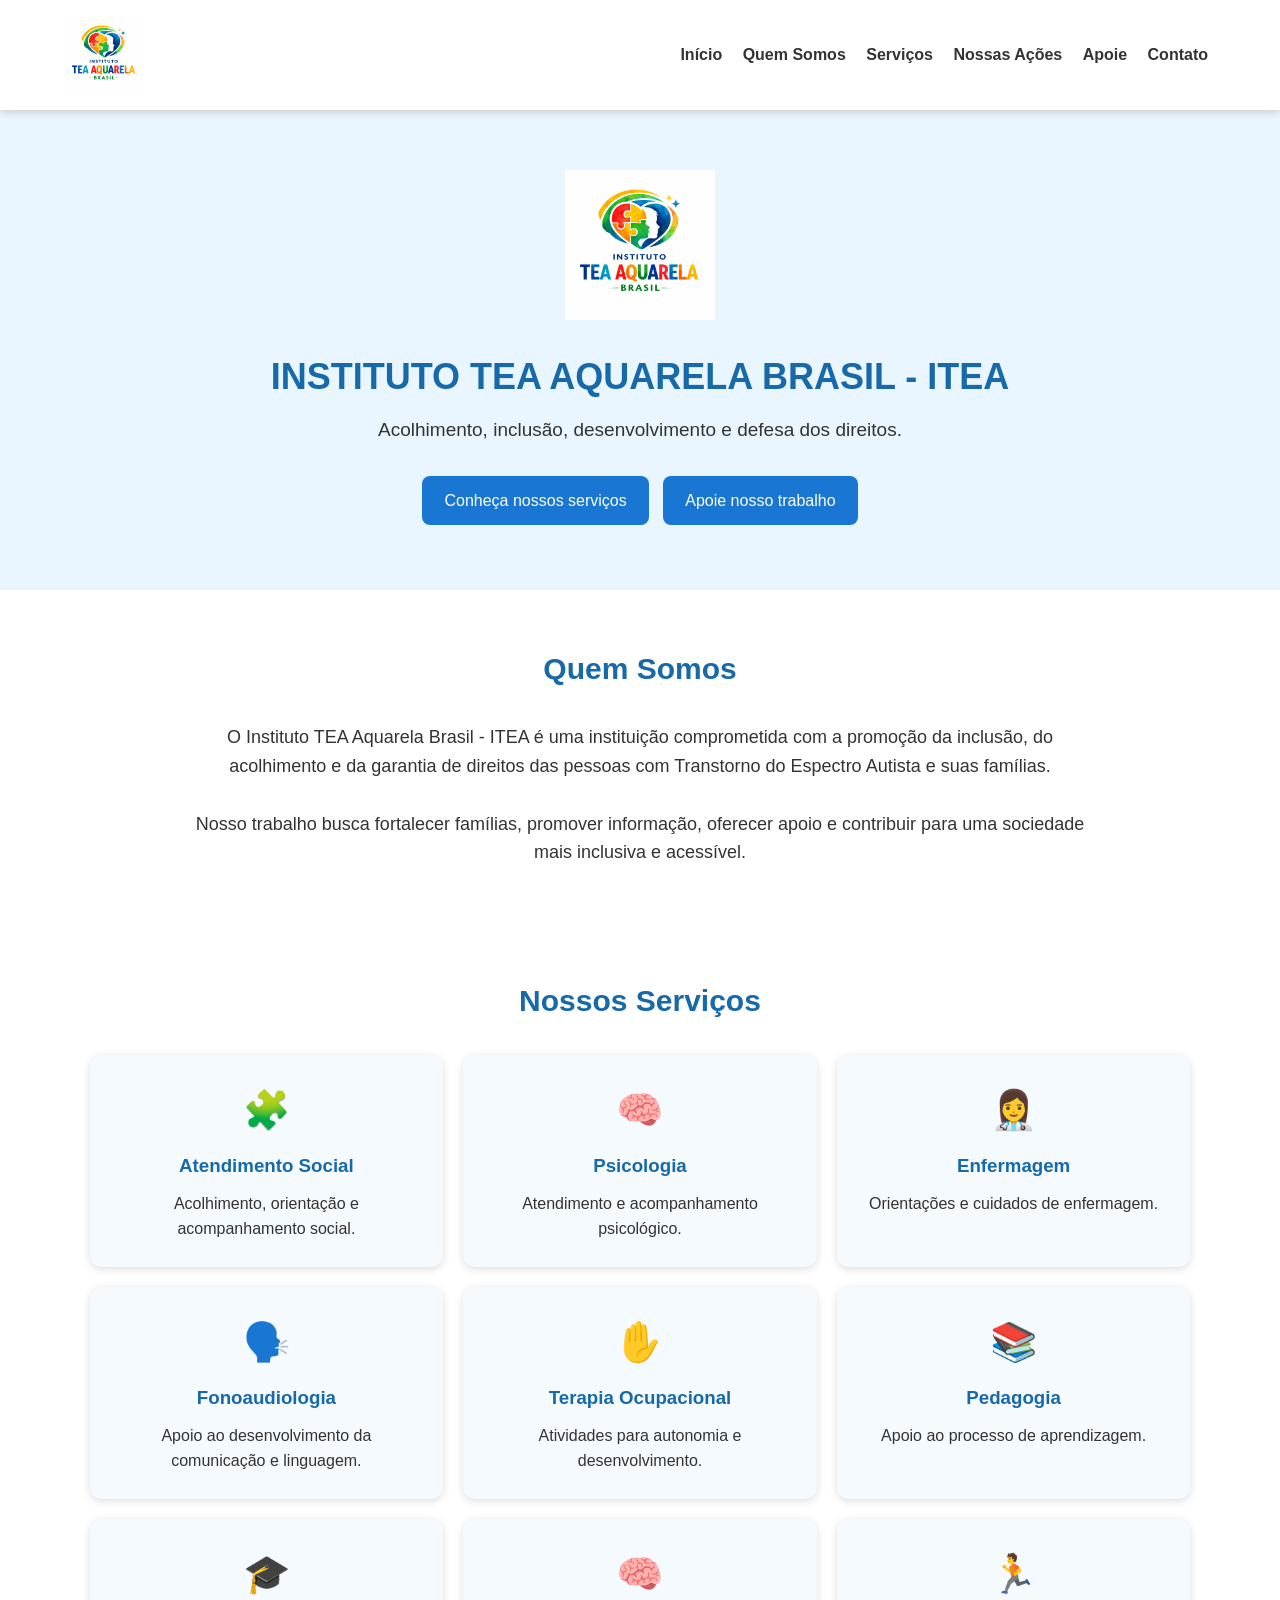
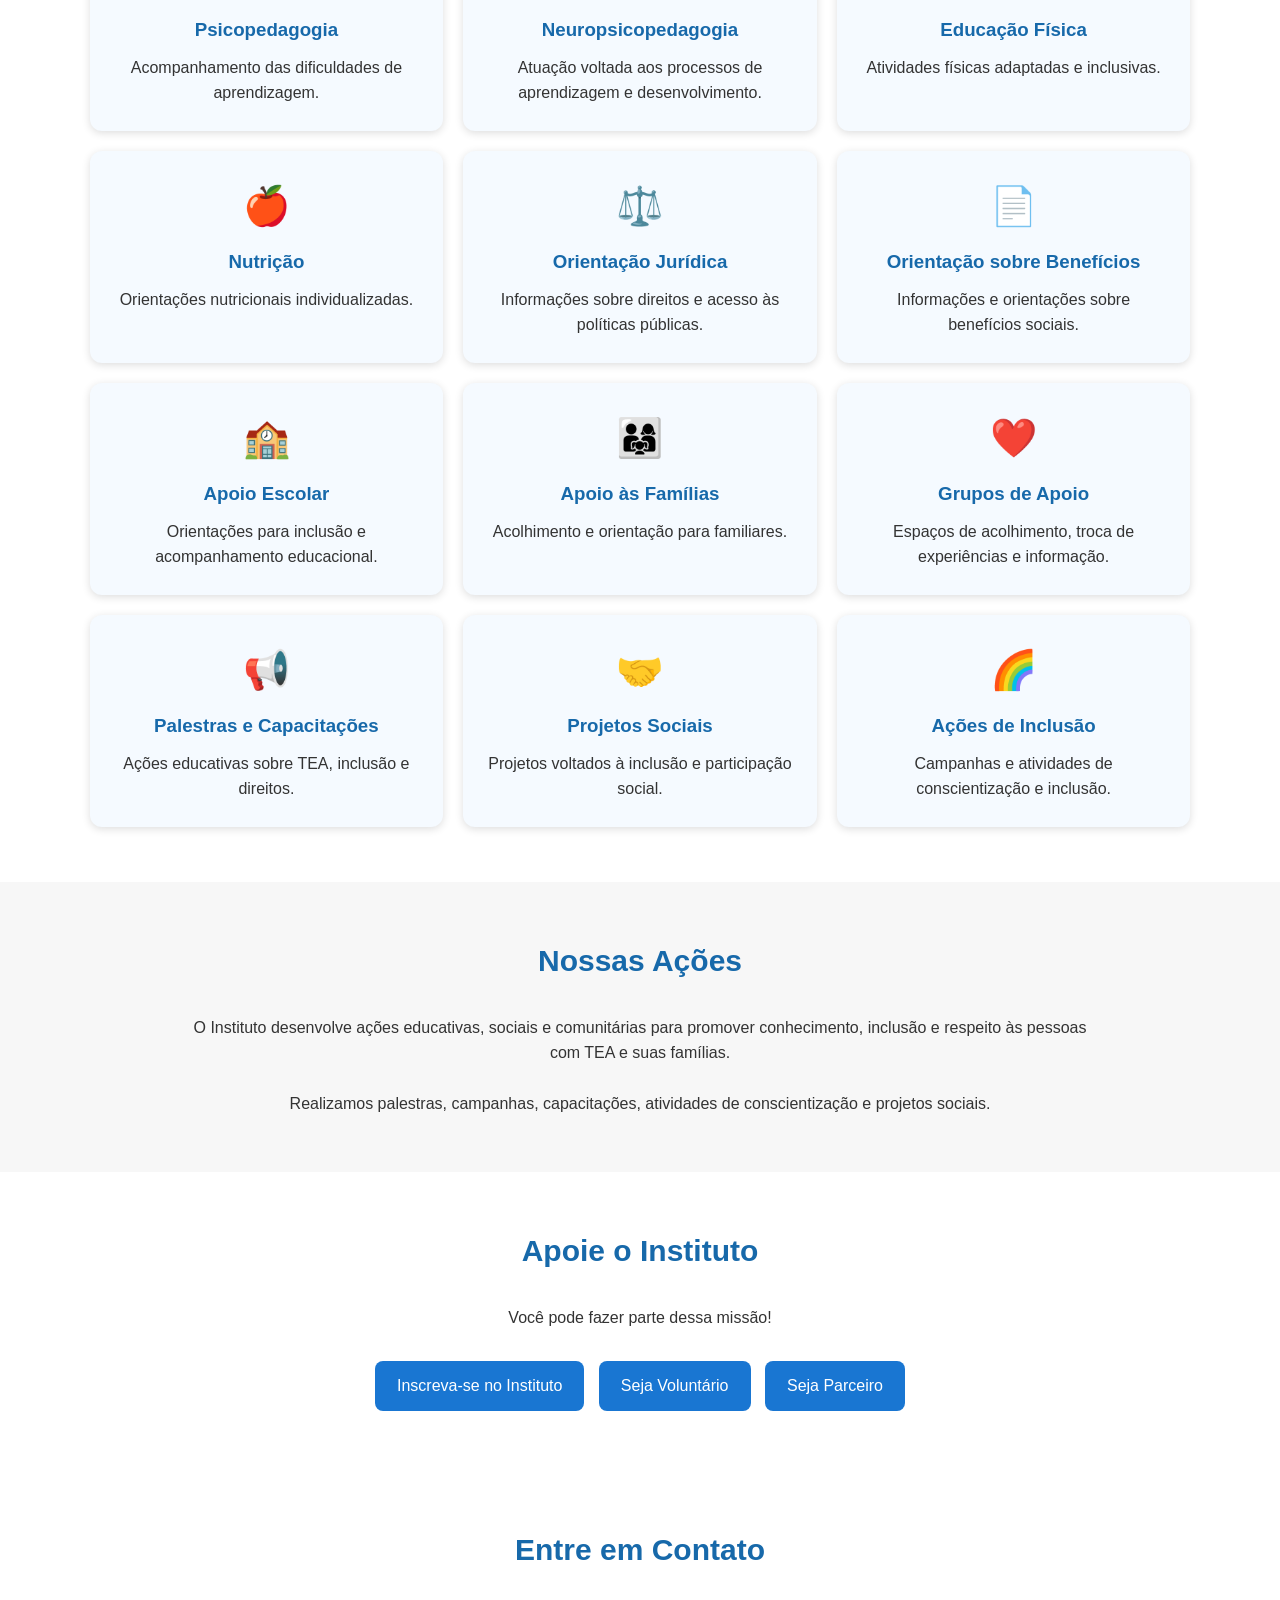
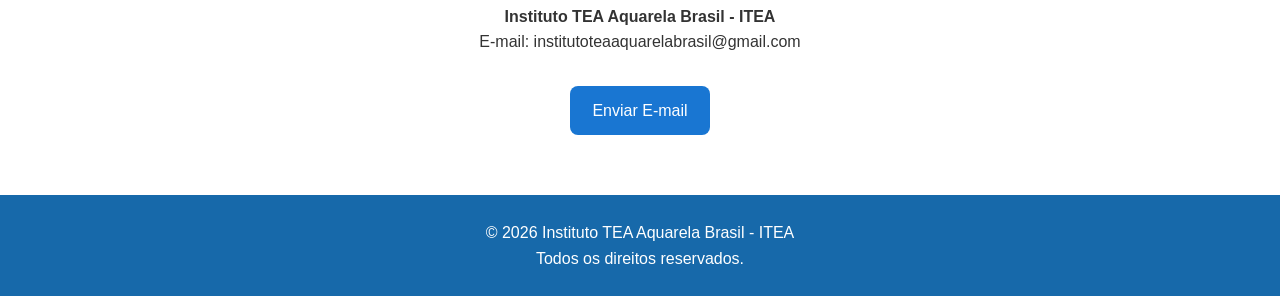
==== commit 788c8794: "Refactor index.html for layout and style improvements Updated HTML structure and styles for improved" ====
--- a/index.html
+++ b/index.html
@@ -1,257 +1,298 @@
 <!DOCTYPE html>
 <html lang="pt-BR">
-
 <head>
-    <meta charset="UTF-8">
-    <meta name="viewport" content="width=device-width, initial-scale=1.0">
-
-    <title>INSTITUTO TEA AQUARELA BRASIL - ITEA</title>
-
-    <meta name="description"
-        content="Instituto TEA Aquarela Brasil - ITEA. Inclusão, acolhimento, educação, saúde e assistência social.">
-
-    <style>
-
-        * {
-            margin: 0;
-            padding: 0;
-            box-sizing: border-box;
-            scroll-behavior: smooth;
-        }
-
-        body {
-            font-family: Arial, Helvetica, sans-serif;
-            line-height: 1.6;
-            color: #333;
-            background: #ffffff;
-        }
-
-        /* CABEÇALHO */
-
-        header {
-            background: #ffffff;
-            padding: 15px 5%;
-            display: flex;
-            align-items: center;
-            justify-content: space-between;
-            gap: 20px;
-            position: sticky;
-            top: 0;
-            z-index: 1000;
-            box-shadow: 0 2px 10px rgba(0, 0, 0, 0.08);
-        }
-
-        .logo-area {
-            display: flex;
-            align-items: center;
-        }
-
-        .logo-area img {
-            width: 75px;
-            height: 75px;
-            object-fit: contain;
-        }
-
-        .logo-text {
-            margin-left: 12px;
-        }
-
-        .logo-text h1 {
-            font-size: 18px;
-            color: #2673a6;
-            line-height: 1.2;
-        }
-
-        .logo-text p {
-            font-size: 12px;
-            color: #777;
-        }
-
-        nav ul {
-            list-style: none;
-            display: flex;
-            gap: 18px;
-            flex-wrap: wrap;
-            justify-content: center;
-        }
-
-        nav a {
-            text-decoration: none;
-            color: #333;
-            font-weight: bold;
-            font-size: 14px;
-            transition: 0.3s;
-        }
-
-        nav a:hover {
-            color: #2673a6;
-        }
-
-        /* BANNER */
-
-        .hero {
-            min-height: 520px;
-            background: linear-gradient(
-                135deg,
-                #e8f7ff,
-                #fff4fa,
-                #f0fff5
-            );
-
-            display: flex;
-            flex-direction: column;
-            align-items: center;
-            justify-content: center;
-            text-align: center;
-
-            padding: 60px 20px;
-        }
-
-        .hero-logo {
-            width: 180px;
-            height: 180px;
-            object-fit: contain;
-            margin-bottom: 20px;
-        }
-
-        .hero h2 {
-            font-size: 38px;
-            color: #2673a6;
-            margin-bottom: 15px;
-            max-width: 900px;
-        }
-
-        .hero p {
-            font-size: 19px;
-            max-width: 750px;
-            color: #555;
-            margin-bottom: 25px;
-        }
-
-        /* BOTÕES */
-
-        .btn {
-            display: inline-block;
-            background: #2673a6;
-            color: white;
-            padding: 13px 25px;
-            border-radius: 30px;
-            text-decoration: none;
-            font-weight: bold;
-            transition: 0.3s;
-            margin: 5px;
-        }
-
-        .btn:hover {
-            transform: translateY(-2px);
-            opacity: 0.9;
-        }
-
-        .btn-pink {
-            background: #d96b9b;
-        }
-
-        /* SEÇÕES */
-
-        section {
-            padding: 70px 8%;
-        }
-
-        .section-title {
-            text-align: center;
-            margin-bottom: 40px;
-        }
-
-        .section-title h2 {
-            color: #2673a6;
-            font-size: 32px;
-            margin-bottom: 10px;
-        }
-
-        .section-title p {
-            color: #666;
-            max-width: 750px;
-            margin: auto;
-        }
-
-        /* QUEM SOMOS */
-
-        .about {
-            background: #ffffff;
-        }
-
-        .about-content {
-            max-width: 950px;
-            margin: auto;
-            text-align: center;
-            font-size: 17px;
-        }
-
-        .about-content p {
-            margin-bottom: 15px;
-        }
-
-        /* SERVIÇOS */
-
-        .services {
-            background: #f7fbfd;
-        }
-
-        .cards {
-            display: grid;
-            grid-template-columns: repeat(4, 1fr);
-            gap: 20px;
-        }
-
-        .card {
-            background: white;
-            padding: 25px 18px;
-            border-radius: 15px;
-            text-align: center;
-
-            box-shadow: 0 3px 12px rgba(0, 0, 0, 0.08);
-
-            transition: 0.3s;
-
-            border-top: 4px solid #2673a6;
-        }
-
-        .card:hover {
-            transform: translateY(-5px);
-        }
-
-        .card-icon {
-            font-size: 38px;
-            margin-bottom: 12px;
-        }
-
-        .card h3 {
-            font-size: 17px;
-            color: #2673a6;
-            margin-bottom: 8px;
-        }
-
-        .card p {
-            font-size: 14px;
-            color: #666;
-        }
-
-        /* NOSSAS AÇÕES */
-
-        .actions {
-            background: #ffffff;
-        }
-
-        .action-card {
-            background: #f9f9f9;
-            border-radius: 15px;
-            padding: 30px 20px;
-            text-align: center;
-            box-shadow: 0 3px 12px rgba(0, 0, 0, 0.07);
-        }
-
-        .action-card .icon {
-            font-size: 45px;
-            margin-bottom: 15px;
-        }
-       
+<meta charset="UTF-8">
+<meta name="viewport" content="width=device-width, initial-scale=1.0">
+<title>Instituto TEA Aquarela Brasil - ITEA</title>
+
+<style>
+*{box-sizing:border-box;margin:0;padding:0}
+body{font-family:Arial,sans-serif;line-height:1.6;color:#333;background:#fff}
+header{background:#fff;padding:15px 5%;display:flex;align-items:center;justify-content:space-between;box-shadow:0 2px 8px #ccc;position:sticky;top:0;z-index:10}
+header img{width:80px}
+nav a{margin:0 8px;text-decoration:none;color:#333;font-weight:bold}
+nav a:hover{color:#1976d2}
+.hero{text-align:center;padding:60px 20px;background:#eaf6ff}
+.hero img{width:150px;max-width:80%}
+.hero h1{color:#1769aa;margin:20px 0 10px;font-size:36px}
+.hero p{font-size:19px;margin-bottom:25px}
+.btn{display:inline-block;padding:12px 22px;background:#1976d2;color:white;text-decoration:none;border-radius:8px;margin:5px}
+section{padding:55px 7%}
+section h2{text-align:center;color:#1769aa;margin-bottom:30px;font-size:30px}
+.about{text-align:center;max-width:900px;margin:auto;font-size:18px}
+.cards{display:grid;grid-template-columns:repeat(3,1fr);gap:20px}
+.card{padding:25px;background:#f5faff;border-radius:12px;text-align:center;box-shadow:0 2px 8px #ddd}
+.card h3{color:#1769aa;margin-bottom:10px}
+.icon{font-size:38px;margin-bottom:10px}
+.actions{background:#f7f7f7}
+.action-box{text-align:center;max-width:900px;margin:auto}
+.contact{text-align:center}
+footer{background:#1769aa;color:white;text-align:center;padding:25px}
+@media(max-width:800px){
+header{flex-direction:column}
+nav{margin-top:12px;text-align:center}
+nav a{display:inline-block;margin:5px}
+.cards{grid-template-columns:1fr}
+.hero h1{font-size:28px}
+}
+</style>
+</head>
+
+<body>
+
+<header>
+<img src="imagens/logo.png" alt="Logo Instituto TEA Aquarela Brasil">
+<nav>
+<a href="#inicio">Início</a>
+<a href="#quem-somos">Quem Somos</a>
+<a href="#servicos">Serviços</a>
+<a href="#acoes">Nossas Ações</a>
+<a href="#apoie">Apoie</a>
+<a href="#contato">Contato</a>
+</nav>
+</header>
+
+<section class="hero" id="inicio">
+<img src="imagens/logo.png" alt="Instituto TEA Aquarela Brasil">
+<h1>INSTITUTO TEA AQUARELA BRASIL - ITEA</h1>
+<p>Acolhimento, inclusão, desenvolvimento e defesa dos direitos.</p>
+<a class="btn" href="#servicos">Conheça nossos serviços</a>
+<a class="btn" href="#apoie">Apoie nosso trabalho</a>
+</section>
+
+<section id="quem-somos">
+<h2>Quem Somos</h2>
+<div class="about">
+<p>O Instituto TEA Aquarela Brasil - ITEA é uma instituição comprometida com a promoção da inclusão, do acolhimento e da garantia de direitos das pessoas com Transtorno do Espectro Autista e suas famílias.</p>
+<br>
+<p>Nosso trabalho busca fortalecer famílias, promover informação, oferecer apoio e contribuir para uma sociedade mais inclusiva e acessível.
+</p>
+
+</div>
+
+</section>
+
+
+<section id="servicos">
+
+<h2>Nossos Serviços</h2>
+
+<div class="cards">
+
+
+<div class="card">
+<div class="icon">🧩</div>
+<h3>Atendimento Social</h3>
+<p>Acolhimento, orientação e acompanhamento social.</p>
+</div>
+
+
+<div class="card">
+<div class="icon">🧠</div>
+<h3>Psicologia</h3>
+<p>Atendimento e acompanhamento psicológico.</p>
+</div>
+
+
+<div class="card">
+<div class="icon">👩‍⚕️</div>
+<h3>Enfermagem</h3>
+<p>Orientações e cuidados de enfermagem.</p>
+</div>
+
+
+<div class="card">
+<div class="icon">🗣️</div>
+<h3>Fonoaudiologia</h3>
+<p>Apoio ao desenvolvimento da comunicação e linguagem.</p>
+</div>
+
+
+<div class="card">
+<div class="icon">✋</div>
+<h3>Terapia Ocupacional</h3>
+<p>Atividades para autonomia e desenvolvimento.</p>
+</div>
+
+
+<div class="card">
+<div class="icon">📚</div>
+<h3>Pedagogia</h3>
+<p>Apoio ao processo de aprendizagem.</p>
+</div>
+
+
+<div class="card">
+<div class="icon">🎓</div>
+<h3>Psicopedagogia</h3>
+<p>Acompanhamento das dificuldades de aprendizagem.</p>
+</div>
+
+
+<div class="card">
+<div class="icon">🧠</div>
+<h3>Neuropsicopedagogia</h3>
+<p>Atuação voltada aos processos de aprendizagem e desenvolvimento.</p>
+</div>
+
+
+<div class="card">
+<div class="icon">🏃</div>
+<h3>Educação Física</h3>
+<p>Atividades físicas adaptadas e inclusivas.</p>
+</div>
+
+
+<div class="card">
+<div class="icon">🍎</div>
+<h3>Nutrição</h3>
+<p>Orientações nutricionais individualizadas.</p>
+</div>
+
+
+<div class="card">
+<div class="icon">⚖️</div>
+<h3>Orientação Jurídica</h3>
+<p>Informações sobre direitos e acesso às políticas públicas.</p>
+</div>
+
+
+<div class="card">
+<div class="icon">📄</div>
+<h3>Orientação sobre Benefícios</h3>
+<p>Informações e orientações sobre benefícios sociais.</p>
+</div>
+
+
+<div class="card">
+<div class="icon">🏫</div>
+<h3>Apoio Escolar</h3>
+<p>Orientações para inclusão e acompanhamento educacional.</p>
+</div>
+
+
+<div class="card">
+<div class="icon">👨‍👩‍👧</div>
+<h3>Apoio às Famílias</h3>
+<p>Acolhimento e orientação para familiares.</p>
+</div>
+
+
+<div class="card">
+<div class="icon">❤️</div>
+<h3>Grupos de Apoio</h3>
+<p>Espaços de acolhimento, troca de experiências e informação.</p>
+</div>
+
+
+<div class="card">
+<div class="icon">📢</div>
+<h3>Palestras e Capacitações</h3>
+<p>Ações educativas sobre TEA, inclusão e direitos.</p>
+</div>
+
+
+<div class="card">
+<div class="icon">🤝</div>
+<h3>Projetos Sociais</h3>
+<p>Projetos voltados à inclusão e participação social.</p>
+</div>
+
+
+<div class="card">
+<div class="icon">🌈</div>
+<h3>Ações de Inclusão</h3>
+<p>Campanhas e atividades de conscientização e inclusão.</p>
+</div>
+
+
+</div>
+
+</section>
+
+
+<section id="acoes" class="actions">
+
+<h2>Nossas Ações</h2>
+
+<div class="action-box">
+
+<p>
+O Instituto desenvolve ações educativas, sociais e comunitárias para promover conhecimento, inclusão e respeito às pessoas com TEA e suas famílias.
+</p>
+
+<br>
+
+<p>
+Realizamos palestras, campanhas, capacitações, atividades de conscientização e projetos sociais.
+</p>
+
+</div>
+
+</section>
+
+
+<section id="apoie">
+
+<h2>Apoie o Instituto</h2>
+
+<div class="action-box">
+
+<p>
+Você pode fazer parte dessa missão!
+</p>
+
+<br>
+
+<a class="btn" href="inscricao.html">
+Inscreva-se no Instituto
+</a>
+
+<a class="btn" href="voluntario.html">
+Seja Voluntário
+</a>
+
+<a class="btn" href="parceiro.html">
+Seja Parceiro
+</a>
+
+</div>
+
+</section>
+
+
+<section id="contato" class="contact">
+
+<h2>Entre em Contato</h2>
+
+<p>
+<strong>Instituto TEA Aquarela Brasil - ITEA</strong>
+</p>
+
+<p>
+E-mail: institutoteaaquarelabrasil@gmail.com
+</p>
+
+<br>
+
+<a class="btn" href="mailto:institutoteaaquarelabrasil@gmail.com">
+Enviar E-mail
+</a>
+
+</section>
+
+
+<footer>
+
+<p>
+© 2026 Instituto TEA Aquarela Brasil - ITEA
+</p>
+
+<p>
+Todos os direitos reservados.
+</p>
+
+</footer>
+
+</body>
+</html>
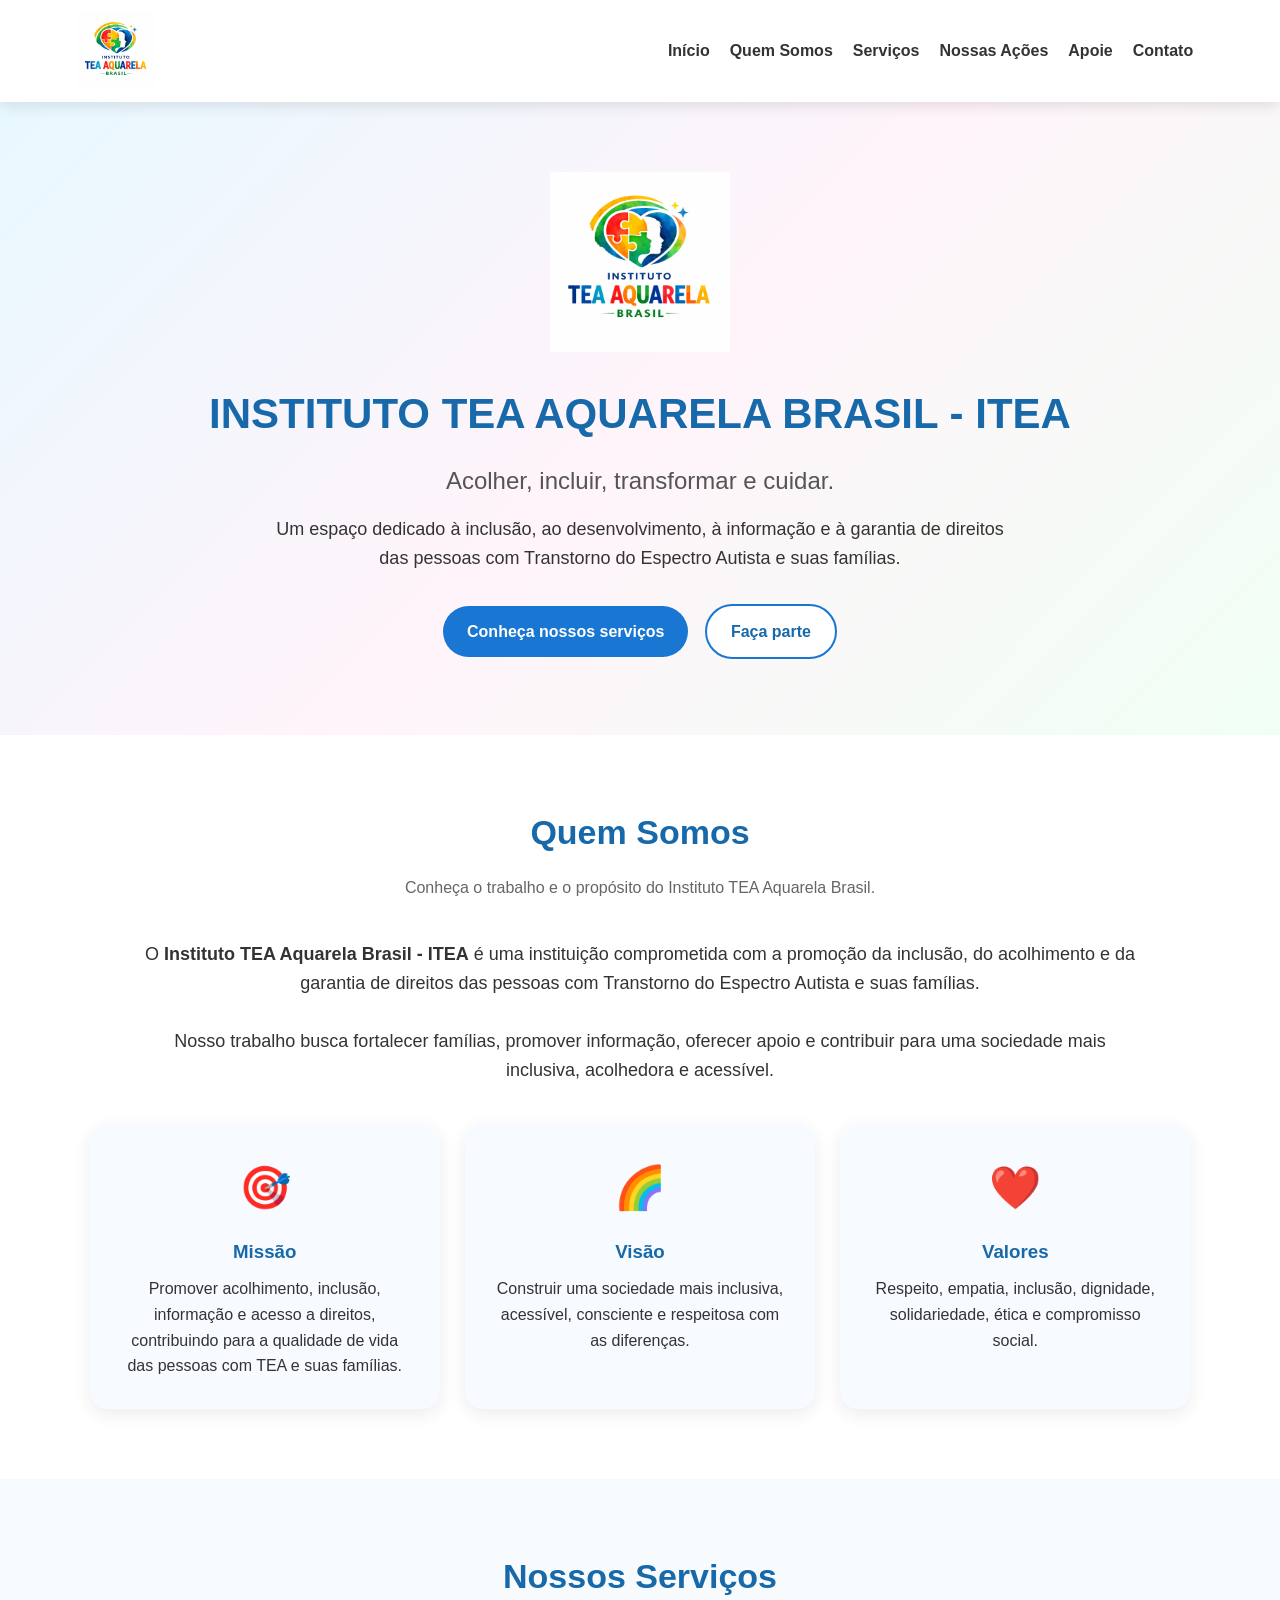
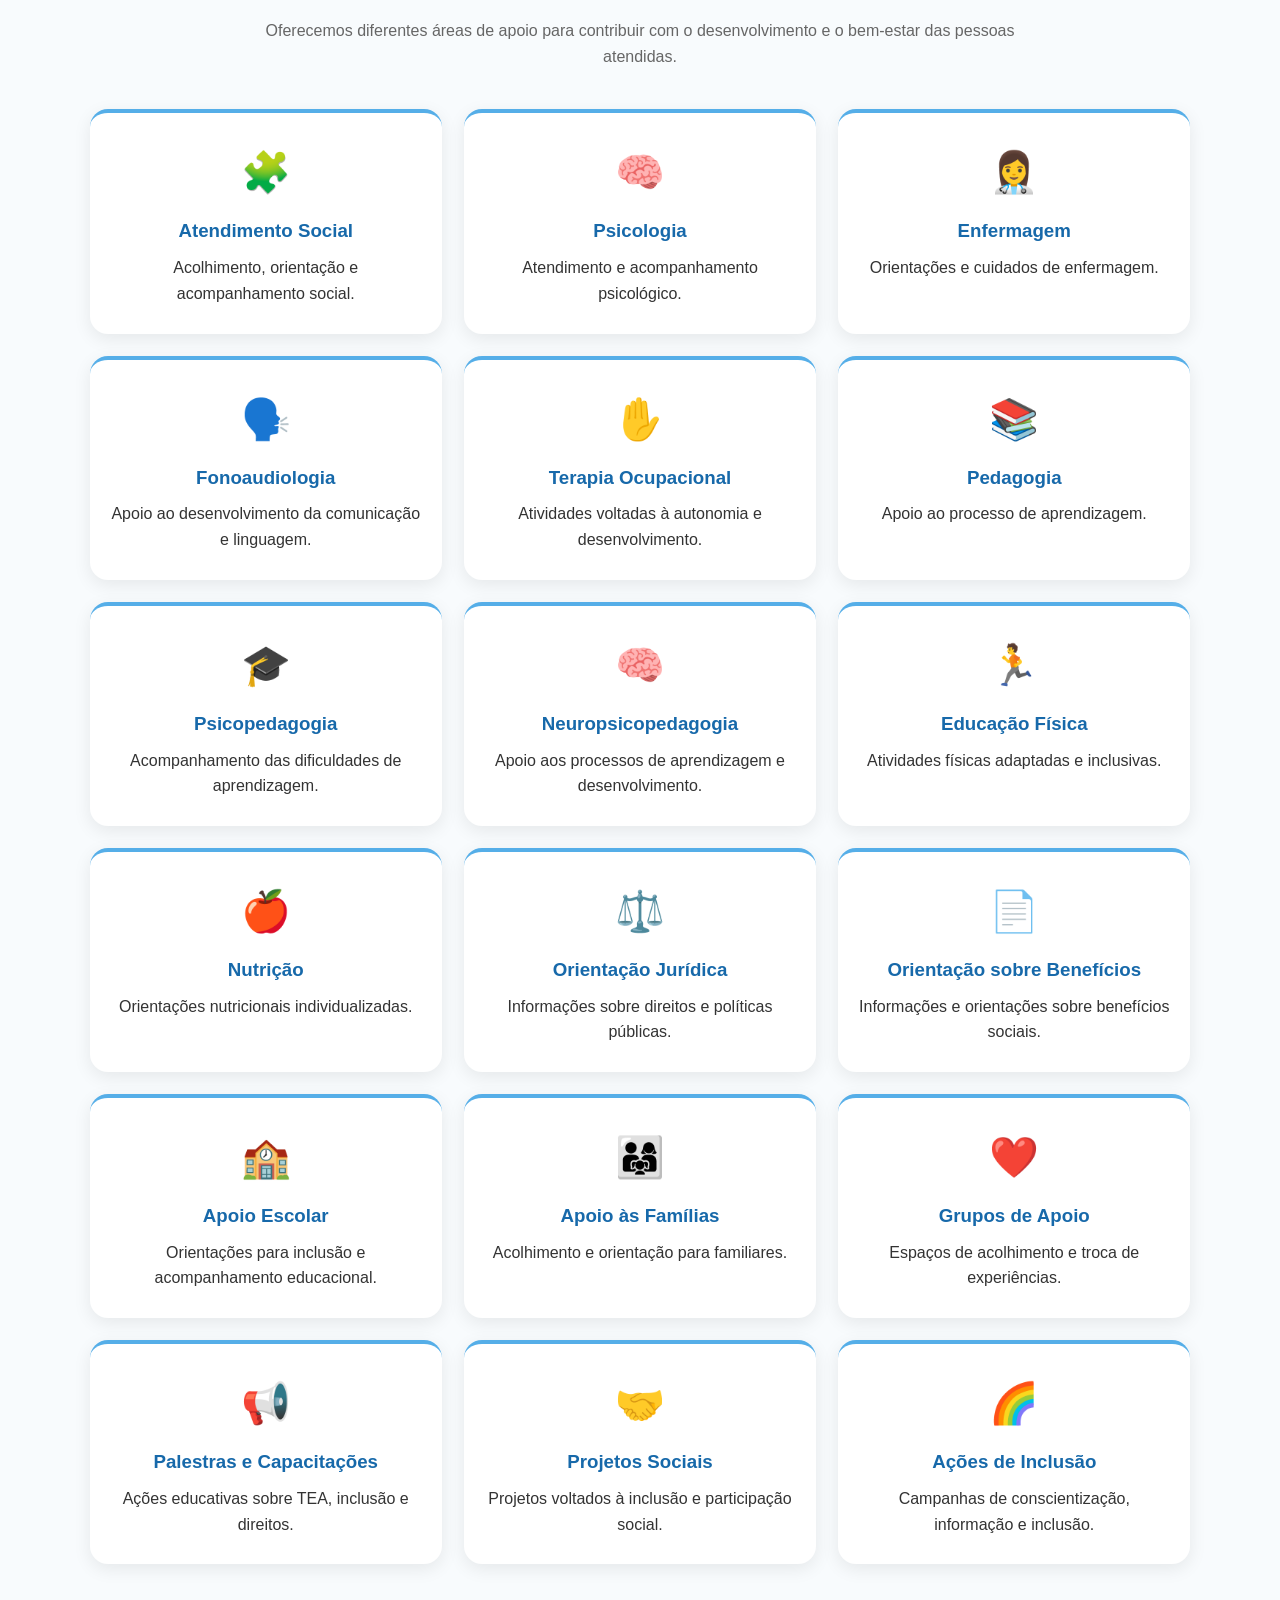
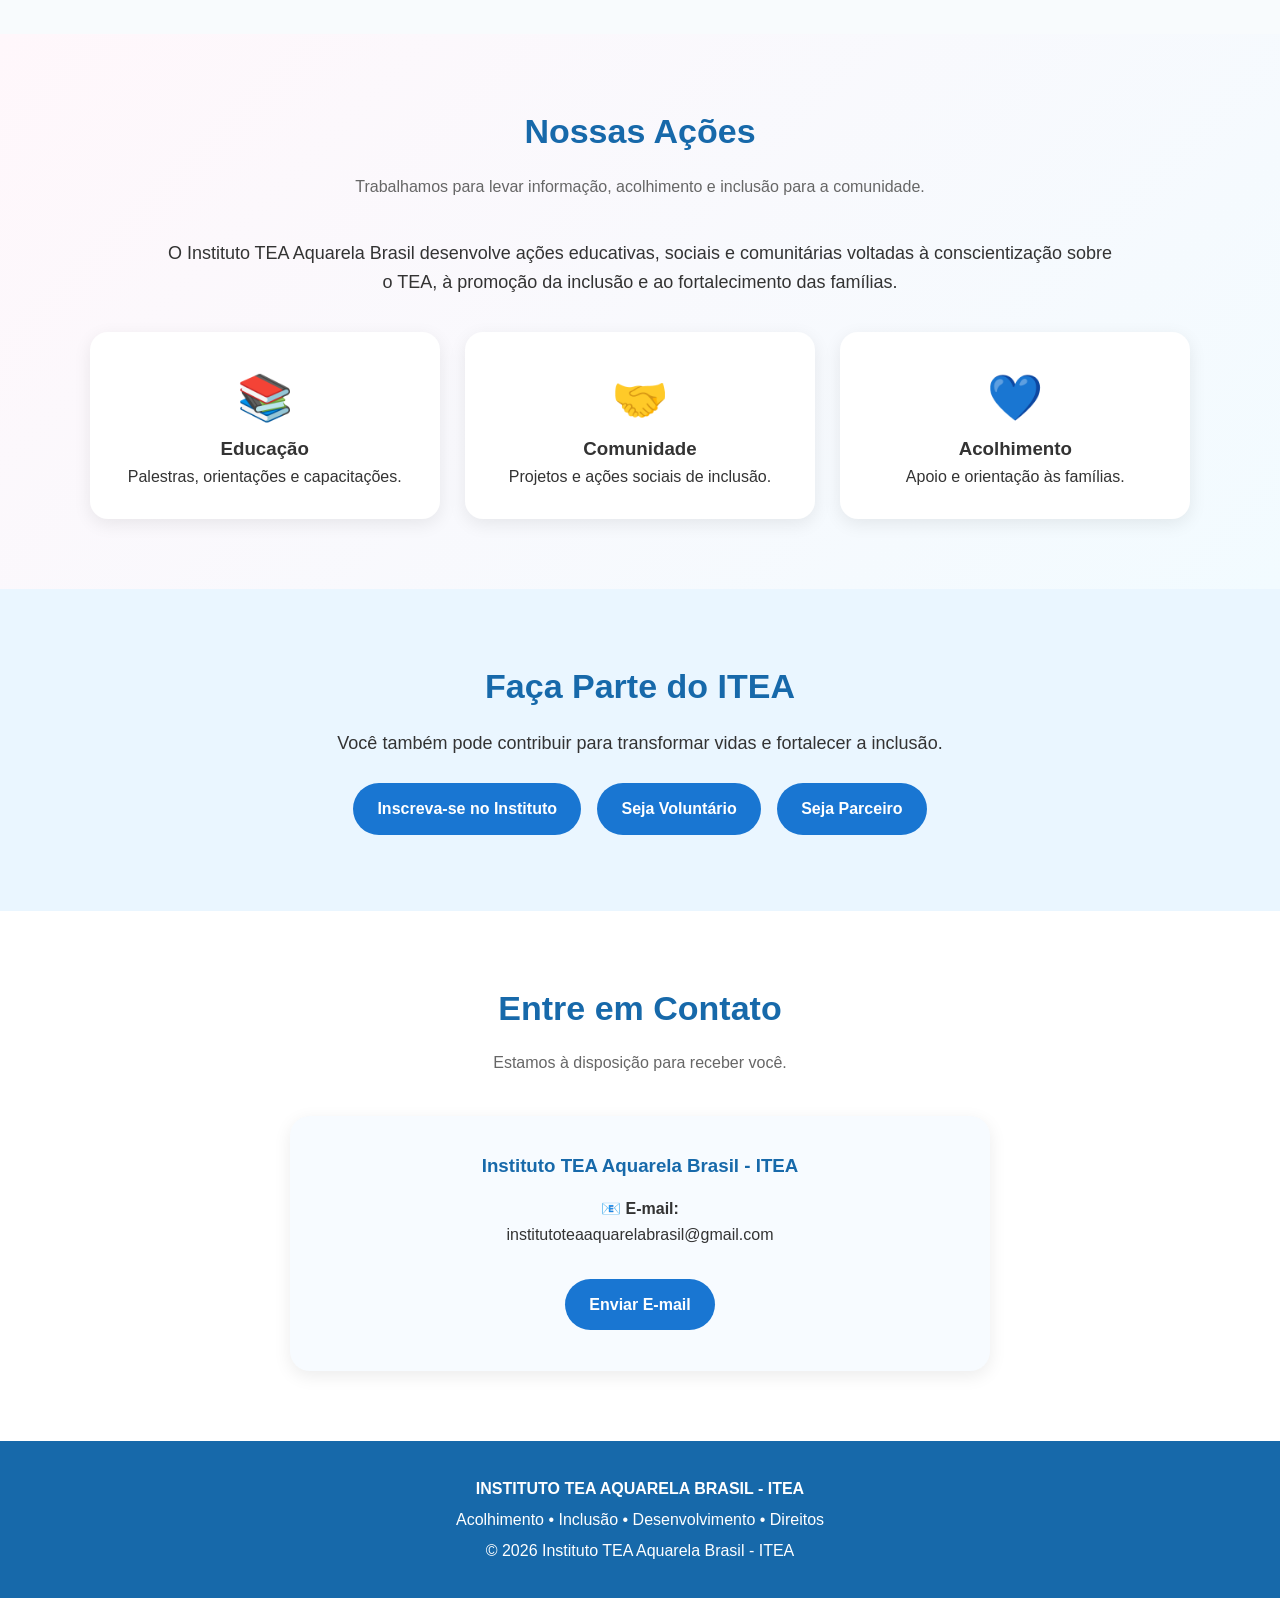
==== commit f3618e3d: "Refactor index.html for improved layout and styles Updated the structure and styles of the index.htm" ====
--- a/index.html
+++ b/index.html
@@ -3,45 +3,365 @@
 <head>
 <meta charset="UTF-8">
 <meta name="viewport" content="width=device-width, initial-scale=1.0">
+
 <title>Instituto TEA Aquarela Brasil - ITEA</title>
 
 <style>
-*{box-sizing:border-box;margin:0;padding:0}
-body{font-family:Arial,sans-serif;line-height:1.6;color:#333;background:#fff}
-header{background:#fff;padding:15px 5%;display:flex;align-items:center;justify-content:space-between;box-shadow:0 2px 8px #ccc;position:sticky;top:0;z-index:10}
-header img{width:80px}
-nav a{margin:0 8px;text-decoration:none;color:#333;font-weight:bold}
-nav a:hover{color:#1976d2}
-.hero{text-align:center;padding:60px 20px;background:#eaf6ff}
-.hero img{width:150px;max-width:80%}
-.hero h1{color:#1769aa;margin:20px 0 10px;font-size:36px}
-.hero p{font-size:19px;margin-bottom:25px}
-.btn{display:inline-block;padding:12px 22px;background:#1976d2;color:white;text-decoration:none;border-radius:8px;margin:5px}
-section{padding:55px 7%}
-section h2{text-align:center;color:#1769aa;margin-bottom:30px;font-size:30px}
-.about{text-align:center;max-width:900px;margin:auto;font-size:18px}
-.cards{display:grid;grid-template-columns:repeat(3,1fr);gap:20px}
-.card{padding:25px;background:#f5faff;border-radius:12px;text-align:center;box-shadow:0 2px 8px #ddd}
-.card h3{color:#1769aa;margin-bottom:10px}
-.icon{font-size:38px;margin-bottom:10px}
-.actions{background:#f7f7f7}
-.action-box{text-align:center;max-width:900px;margin:auto}
-.contact{text-align:center}
-footer{background:#1769aa;color:white;text-align:center;padding:25px}
-@media(max-width:800px){
-header{flex-direction:column}
-nav{margin-top:12px;text-align:center}
-nav a{display:inline-block;margin:5px}
-.cards{grid-template-columns:1fr}
-.hero h1{font-size:28px}
-}
+
+*{
+    margin:0;
+    padding:0;
+    box-sizing:border-box;
+    scroll-behavior:smooth;
+}
+
+body{
+    font-family:Arial, sans-serif;
+    color:#333;
+    background:#fff;
+    line-height:1.6;
+}
+
+header{
+    position:sticky;
+    top:0;
+    z-index:1000;
+    background:#fff;
+    display:flex;
+    align-items:center;
+    justify-content:space-between;
+    padding:12px 6%;
+    box-shadow:0 3px 15px rgba(0,0,0,.12);
+}
+
+header img{
+    width:78px;
+}
+
+nav{
+    display:flex;
+    flex-wrap:wrap;
+    justify-content:center;
+}
+
+nav a{
+    text-decoration:none;
+    color:#333;
+    font-weight:bold;
+    margin:5px 10px;
+    transition:.3s;
+}
+
+nav a:hover{
+    color:#1677c8;
+}
+
+.hero{
+    min-height:560px;
+    padding:70px 7%;
+    display:flex;
+    align-items:center;
+    justify-content:center;
+    text-align:center;
+    background:linear-gradient(135deg,#e8f8ff,#fff4fa,#f0fff5);
+}
+
+.hero-content{
+    max-width:900px;
+}
+
+.hero img{
+    width:180px;
+    margin-bottom:20px;
+}
+
+.hero h1{
+    color:#1769aa;
+    font-size:42px;
+    margin-bottom:15px;
+}
+
+.hero h2{
+    color:#555;
+    font-size:24px;
+    font-weight:normal;
+    margin-bottom:15px;
+}
+
+.hero p{
+    font-size:18px;
+    max-width:750px;
+    margin:0 auto 25px;
+}
+
+.btn{
+    display:inline-block;
+    padding:13px 24px;
+    margin:6px;
+    border-radius:30px;
+    text-decoration:none;
+    font-weight:bold;
+    background:#1976d2;
+    color:#fff;
+    transition:.3s;
+}
+
+.btn:hover{
+    transform:translateY(-3px);
+    box-shadow:0 6px 15px rgba(0,0,0,.2);
+}
+
+.btn-light{
+    background:#fff;
+    color:#1769aa;
+    border:2px solid #1976d2;
+}
+
+section{
+    padding:70px 7%;
+}
+
+.titulo{
+    text-align:center;
+    color:#1769aa;
+    font-size:34px;
+    margin-bottom:15px;
+}
+
+.subtitulo{
+    text-align:center;
+    max-width:750px;
+    margin:0 auto 40px;
+    color:#666;
+}
+
+.about{
+    max-width:1000px;
+    margin:auto;
+    text-align:center;
+    font-size:18px;
+}
+
+.info-grid{
+    display:grid;
+    grid-template-columns:repeat(3,1fr);
+    gap:25px;
+    margin-top:40px;
+}
+
+.info{
+    padding:30px;
+    text-align:center;
+    border-radius:18px;
+    background:#f7fbff;
+    box-shadow:0 5px 18px rgba(0,0,0,.08);
+    transition:.3s;
+}
+
+.info:hover{
+    transform:translateY(-7px);
+}
+
+.info .emoji{
+    font-size:42px;
+    margin-bottom:15px;
+}
+
+.info h3{
+    color:#1769aa;
+    margin-bottom:10px;
+}
+
+.servicos{
+    background:#f8fbfd;
+}
+
+.cards{
+    display:grid;
+    grid-template-columns:repeat(3,1fr);
+    gap:22px;
+}
+
+.card{
+    background:#fff;
+    padding:27px 20px;
+    border-radius:18px;
+    text-align:center;
+    box-shadow:0 5px 18px rgba(0,0,0,.08);
+    transition:.3s;
+    border-top:4px solid #55aee8;
+}
+
+.card:hover{
+    transform:translateY(-7px);
+    box-shadow:0 10px 25px rgba(0,0,0,.14);
+}
+
+.card .icon{
+    font-size:40px;
+    margin-bottom:12px;
+}
+
+.card h3{
+    color:#1769aa;
+    margin-bottom:9px;
+}
+
+.acoes{
+    background:linear-gradient(135deg,#fff7fb,#f2fbff);
+}
+
+.acao-box{
+    max-width:950px;
+    margin:auto;
+    text-align:center;
+    font-size:18px;
+}
+
+.acao-cards{
+    display:grid;
+    grid-template-columns:repeat(3,1fr);
+    gap:25px;
+    margin-top:35px;
+}
+
+.acao{
+    background:#fff;
+    padding:30px;
+    border-radius:18px;
+    text-align:center;
+    box-shadow:0 5px 18px rgba(0,0,0,.08);
+}
+
+.acao span{
+    font-size:45px;
+}
+
+.apoie{
+    text-align:center;
+    background:#eaf6ff;
+}
+
+.apoie-box{
+    max-width:800px;
+    margin:auto;
+}
+
+.apoie h2{
+    color:#1769aa;
+    font-size:34px;
+    margin-bottom:15px;
+}
+
+.apoie p{
+    font-size:18px;
+    margin-bottom:20px;
+}
+
+.contato{
+    text-align:center;
+}
+
+.contato-box{
+    max-width:700px;
+    margin:auto;
+    background:#f7fbff;
+    padding:35px;
+    border-radius:20px;
+    box-shadow:0 5px 18px rgba(0,0,0,.08);
+}
+
+.contato-box h3{
+    color:#1769aa;
+    margin-bottom:15px;
+}
+
+footer{
+    background:#1769aa;
+    color:#fff;
+    text-align:center;
+    padding:30px 15px;
+}
+
+footer p{
+    margin:5px;
+}
+
+@media(max-width:900px){
+
+    .cards{
+        grid-template-columns:repeat(2,1fr);
+    }
+
+    .info-grid{
+        grid-template-columns:1fr;
+    }
+
+    .acao-cards{
+        grid-template-columns:1fr;
+    }
+
+    .hero h1{
+        font-size:34px;
+    }
+}
+
+@media(max-width:600px){
+
+    header{
+        flex-direction:column;
+        padding:12px;
+    }
+
+    header img{
+        margin-bottom:8px;
+    }
+
+    nav a{
+        font-size:14px;
+        margin:4px 6px;
+    }
+
+    .hero{
+        padding:50px 20px;
+    }
+
+    .hero h1{
+        font-size:28px;
+    }
+
+    .hero h2{
+        font-size:20px;
+    }
+
+    .hero img{
+        width:140px;
+    }
+
+    section{
+        padding:50px 20px;
+    }
+
+    .titulo{
+        font-size:28px;
+    }
+
+    .cards{
+        grid-template-columns:1fr;
+    }
+}
+
 </style>
 </head>
 
+
 <body>
 
+
 <header>
-<img src="imagens/logo.png" alt="Logo Instituto TEA Aquarela Brasil">
+
+<img src="imagens/logo.png" alt="Instituto TEA Aquarela Brasil">
+
 <nav>
 <a href="#inicio">Início</a>
 <a href="#quem-somos">Quem Somos</a>
@@ -50,32 +370,105 @@
 <a href="#apoie">Apoie</a>
 <a href="#contato">Contato</a>
 </nav>
+
 </header>
 
+
 <section class="hero" id="inicio">
-<img src="imagens/logo.png" alt="Instituto TEA Aquarela Brasil">
+
+<div class="hero-content">
+
+<img src="imagens/logo.png" alt="Logo do Instituto TEA Aquarela Brasil">
+
 <h1>INSTITUTO TEA AQUARELA BRASIL - ITEA</h1>
-<p>Acolhimento, inclusão, desenvolvimento e defesa dos direitos.</p>
+
+<h2>Acolher, incluir, transformar e cuidar.</h2>
+
+<p>
+Um espaço dedicado à inclusão, ao desenvolvimento,
+à informação e à garantia de direitos das pessoas com
+Transtorno do Espectro Autista e suas famílias.
+</p>
+
 <a class="btn" href="#servicos">Conheça nossos serviços</a>
-<a class="btn" href="#apoie">Apoie nosso trabalho</a>
+
+<a class="btn btn-light" href="#apoie">Faça parte</a>
+
+</div>
+
 </section>
 
+
 <section id="quem-somos">
-<h2>Quem Somos</h2>
+
+<h2 class="titulo">Quem Somos</h2>
+
+<p class="subtitulo">
+Conheça o trabalho e o propósito do Instituto TEA Aquarela Brasil.
+</p>
+
 <div class="about">
-<p>O Instituto TEA Aquarela Brasil - ITEA é uma instituição comprometida com a promoção da inclusão, do acolhimento e da garantia de direitos das pessoas com Transtorno do Espectro Autista e suas famílias.</p>
+
+<p>
+O <strong>Instituto TEA Aquarela Brasil - ITEA</strong> é uma instituição
+comprometida com a promoção da inclusão, do acolhimento e da garantia
+de direitos das pessoas com Transtorno do Espectro Autista e suas famílias.
+</p>
+
 <br>
-<p>Nosso trabalho busca fortalecer famílias, promover informação, oferecer apoio e contribuir para uma sociedade mais inclusiva e acessível.
-</p>
+
+<p>
+Nosso trabalho busca fortalecer famílias, promover informação,
+oferecer apoio e contribuir para uma sociedade mais inclusiva,
+acolhedora e acessível.
+</p>
+
+</div>
+
+
+<div class="info-grid">
+
+<div class="info">
+<div class="emoji">🎯</div>
+<h3>Missão</h3>
+<p>
+Promover acolhimento, inclusão, informação e acesso a direitos,
+contribuindo para a qualidade de vida das pessoas com TEA e suas famílias.
+</p>
+</div>
+
+<div class="info">
+<div class="emoji">🌈</div>
+<h3>Visão</h3>
+<p>
+Construir uma sociedade mais inclusiva, acessível, consciente
+e respeitosa com as diferenças.
+</p>
+</div>
+
+<div class="info">
+<div class="emoji">❤️</div>
+<h3>Valores</h3>
+<p>
+Respeito, empatia, inclusão, dignidade, solidariedade,
+ética e compromisso social.
+</p>
+</div>
 
 </div>
 
 </section>
 
 
-<section id="servicos">
-
-<h2>Nossos Serviços</h2>
+<section class="servicos" id="servicos">
+
+<h2 class="titulo">Nossos Serviços</h2>
+
+<p class="subtitulo">
+Oferecemos diferentes áreas de apoio para contribuir com o
+desenvolvimento e o bem-estar das pessoas atendidas.
+</p>
+
 
 <div class="cards">
 
@@ -111,7 +504,7 @@
 <div class="card">
 <div class="icon">✋</div>
 <h3>Terapia Ocupacional</h3>
-<p>Atividades para autonomia e desenvolvimento.</p>
+<p>Atividades voltadas à autonomia e desenvolvimento.</p>
 </div>
 
 
@@ -132,7 +525,7 @@
 <div class="card">
 <div class="icon">🧠</div>
 <h3>Neuropsicopedagogia</h3>
-<p>Atuação voltada aos processos de aprendizagem e desenvolvimento.</p>
+<p>Apoio aos processos de aprendizagem e desenvolvimento.</p>
 </div>
 
 
@@ -153,7 +546,7 @@
 <div class="card">
 <div class="icon">⚖️</div>
 <h3>Orientação Jurídica</h3>
-<p>Informações sobre direitos e acesso às políticas públicas.</p>
+<p>Informações sobre direitos e políticas públicas.</p>
 </div>
 
 
@@ -181,7 +574,7 @@
 <div class="card">
 <div class="icon">❤️</div>
 <h3>Grupos de Apoio</h3>
-<p>Espaços de acolhimento, troca de experiências e informação.</p>
+<p>Espaços de acolhimento e troca de experiências.</p>
 </div>
 
 
@@ -202,7 +595,7 @@
 <div class="card">
 <div class="icon">🌈</div>
 <h3>Ações de Inclusão</h3>
-<p>Campanhas e atividades de conscientização e inclusão.</p>
+<p>Campanhas de conscientização, informação e inclusão.</p>
 </div>
 
 
@@ -211,38 +604,61 @@
 </section>
 
 
-<section id="acoes" class="actions">
-
-<h2>Nossas Ações</h2>
-
-<div class="action-box">
-
-<p>
-O Instituto desenvolve ações educativas, sociais e comunitárias para promover conhecimento, inclusão e respeito às pessoas com TEA e suas famílias.
-</p>
-
-<br>
-
-<p>
-Realizamos palestras, campanhas, capacitações, atividades de conscientização e projetos sociais.
-</p>
+<section class="acoes" id="acoes">
+
+<h2 class="titulo">Nossas Ações</h2>
+
+<p class="subtitulo">
+Trabalhamos para levar informação, acolhimento e inclusão
+para a comunidade.
+</p>
+
+<div class="acao-box">
+
+<p>
+O Instituto TEA Aquarela Brasil desenvolve ações educativas,
+sociais e comunitárias voltadas à conscientização sobre o TEA,
+à promoção da inclusão e ao fortalecimento das famílias.
+</p>
+
+</div>
+
+
+<div class="acao-cards">
+
+<div class="acao">
+<span>📚</span>
+<h3>Educação</h3>
+<p>Palestras, orientações e capacitações.</p>
+</div>
+
+<div class="acao">
+<span>🤝</span>
+<h3>Comunidade</h3>
+<p>Projetos e ações sociais de inclusão.</p>
+</div>
+
+<div class="acao">
+<span>💙</span>
+<h3>Acolhimento</h3>
+<p>Apoio e orientação às famílias.</p>
+</div>
 
 </div>
 
 </section>
 
 
-<section id="apoie">
-
-<h2>Apoie o Instituto</h2>
-
-<div class="action-box">
-
-<p>
-Você pode fazer parte dessa missão!
-</p>
-
-<br>
+<section class="apoie" id="apoie">
+
+<div class="apoie-box">
+
+<h2>Faça Parte do ITEA</h2>
+
+<p>
+Você também pode contribuir para transformar vidas
+e fortalecer a inclusão.
+</p>
 
 <a class="btn" href="inscricao.html">
 Inscreva-se no Instituto
@@ -261,16 +677,21 @@
 </section>
 
 
-<section id="contato" class="contact">
-
-<h2>Entre em Contato</h2>
-
-<p>
-<strong>Instituto TEA Aquarela Brasil - ITEA</strong>
-</p>
-
-<p>
-E-mail: institutoteaaquarelabrasil@gmail.com
+<section class="contato" id="contato">
+
+<h2 class="titulo">Entre em Contato</h2>
+
+<p class="subtitulo">
+Estamos à disposição para receber você.
+</p>
+
+<div class="contato-box">
+
+<h3>Instituto TEA Aquarela Brasil - ITEA</h3>
+
+<p>
+📧 <strong>E-mail:</strong><br>
+institutoteaaquarelabrasil@gmail.com
 </p>
 
 <br>
@@ -279,20 +700,21 @@
 Enviar E-mail
 </a>
 
+</div>
+
 </section>
 
 
 <footer>
 
-<p>
-© 2026 Instituto TEA Aquarela Brasil - ITEA
-</p>
-
-<p>
-Todos os direitos reservados.
-</p>
+<p><strong>INSTITUTO TEA AQUARELA BRASIL - ITEA</strong></p>
+
+<p>Acolhimento • Inclusão • Desenvolvimento • Direitos</p>
+
+<p>© 2026 Instituto TEA Aquarela Brasil - ITEA</p>
 
 </footer>
+
 
 </body>
 </html>
